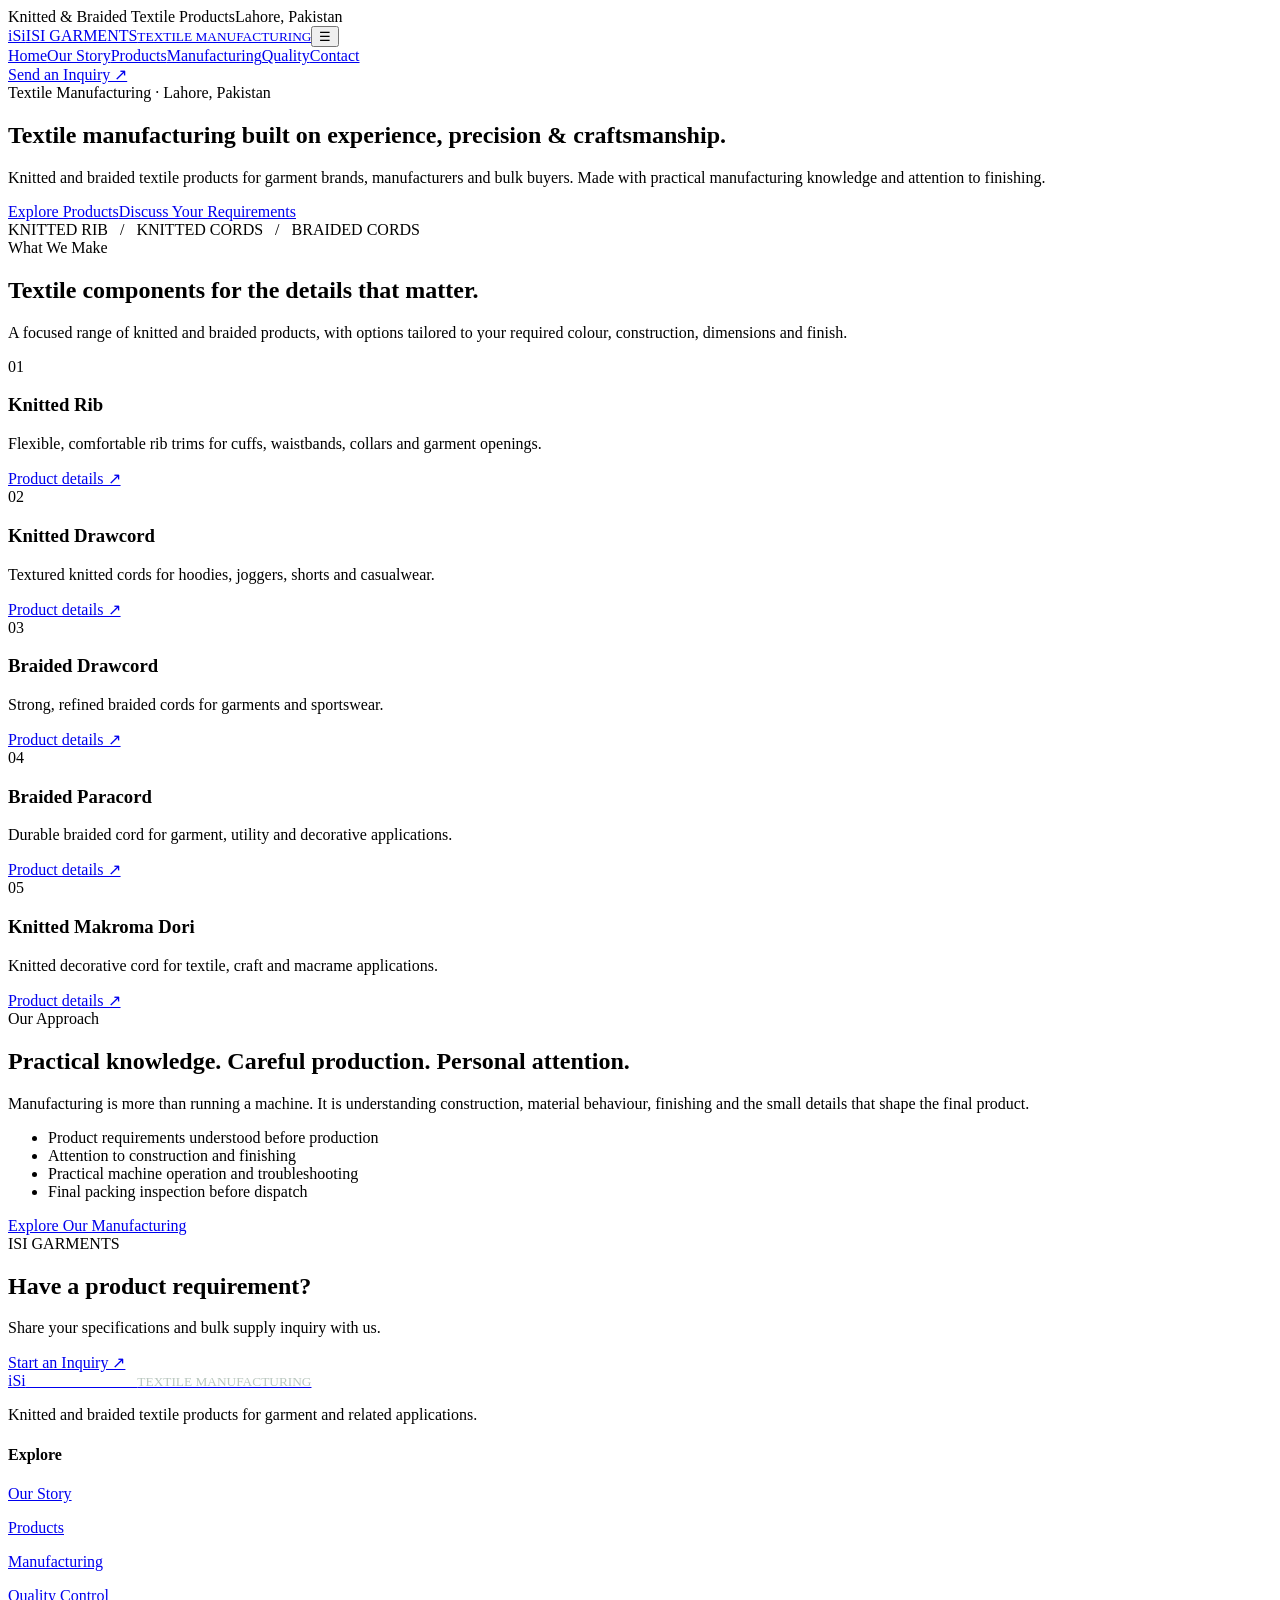
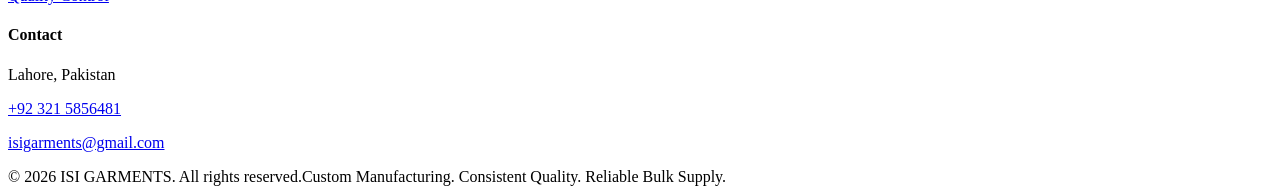
==== index.html @ b276fd46 "Add ISI GARMENTS website page: index.html" ====
<!doctype html><html lang="en"><head><meta charset="utf-8"><meta name="viewport" content="width=device-width,initial-scale=1"><meta name="description" content="ISI GARMENTS manufactures knitted rib, knitted drawcord, braided drawcord, braided paracord and knitted makroma dori in Lahore, Pakistan."><title>Knitted & Braided Textile Products Manufacturer | ISI GARMENTS</title><link rel="stylesheet" href="styles.css"></head><body><div class="topline"><div class="wrap"><span>Knitted &amp; Braided Textile Products</span><span>Lahore, Pakistan</span></div></div><header class="header"><div class="wrap nav"><a class="brand" href="index.html"><span class="brandmark">iSi</span><span>ISI GARMENTS<small>TEXTILE MANUFACTURING</small></span></a><button class="menu" aria-label="Open navigation" aria-expanded="false">☰</button><nav class="links"><a class="active" href="index.html">Home</a><a class="" href="our-story.html">Our Story</a><a class="" href="products.html">Products</a><a class="" href="manufacturing.html">Manufacturing</a><a class="" href="quality.html">Quality</a><a class="" href="contact.html">Contact</a></nav><a class="nav-cta" href="contact.html">Send an Inquiry ↗</a></div></header><main><section class="hero"><div class="wrap"><div class="eyebrow">Textile Manufacturing · Lahore, Pakistan</div><h1>Textile manufacturing built on experience, precision &amp; craftsmanship.</h1><p>Knitted and braided textile products for garment brands, manufacturers and bulk buyers. Made with practical manufacturing knowledge and attention to finishing.</p><div class="actions"><a class="button" href="products.html">Explore Products</a><a class="button secondary" href="contact.html">Discuss Your Requirements</a></div><div class="hero-note">KNITTED RIB&nbsp;&nbsp; / &nbsp;&nbsp;KNITTED CORDS&nbsp;&nbsp; / &nbsp;&nbsp;BRAIDED CORDS</div></div></section><section class="section"><div class="wrap"><div class="section-head"><div class="eyebrow">What We Make</div><h2>Textile components for the details that matter.</h2><p class="lead">A focused range of knitted and braided products, with options tailored to your required colour, construction, dimensions and finish.</p></div><div class="grid"><article class="product"><span class="num">01</span><h3>Knitted Rib</h3><p>Flexible, comfortable rib trims for cuffs, waistbands, collars and garment openings.</p><a href="products.html">Product details ↗</a></article><article class="product"><span class="num">02</span><h3>Knitted Drawcord</h3><p>Textured knitted cords for hoodies, joggers, shorts and casualwear.</p><a href="products.html">Product details ↗</a></article><article class="product"><span class="num">03</span><h3>Braided Drawcord</h3><p>Strong, refined braided cords for garments and sportswear.</p><a href="products.html">Product details ↗</a></article><article class="product"><span class="num">04</span><h3>Braided Paracord</h3><p>Durable braided cord for garment, utility and decorative applications.</p><a href="products.html">Product details ↗</a></article><article class="product"><span class="num">05</span><h3>Knitted Makroma Dori</h3><p>Knitted decorative cord for textile, craft and macrame applications.</p><a href="products.html">Product details ↗</a></article></div></div></section><section class="section white"><div class="wrap split"><div><div class="eyebrow">Our Approach</div><h2>Practical knowledge. Careful production. Personal attention.</h2><p class="lead">Manufacturing is more than running a machine. It is understanding construction, material behaviour, finishing and the small details that shape the final product.</p><ul class="checklist"><li>Product requirements understood before production</li><li>Attention to construction and finishing</li><li>Practical machine operation and troubleshooting</li><li>Final packing inspection before dispatch</li></ul><a class="button secondary" href="manufacturing.html">Explore Our Manufacturing</a></div><div class="visual"><span>ISI GARMENTS</span></div></div></section><section class="band"><div class="wrap"><div><h2>Have a product requirement?</h2><p>Share your specifications and bulk supply inquiry with us.</p></div><a class="button" href="contact.html">Start an Inquiry ↗</a></div></section></main><footer class="footer"><div class="wrap"><div class="footgrid"><div><a class="brand" href="index.html"><span class="brandmark" style="background:#fff">iSi</span><span style="color:#fff">ISI GARMENTS<small style="color:#b9c7bf">TEXTILE MANUFACTURING</small></span></a><p>Knitted and braided textile products for garment and related applications.</p></div><div><h4>Explore</h4><p><a href="our-story.html">Our Story</a></p><p><a href="products.html">Products</a></p><p><a href="manufacturing.html">Manufacturing</a></p><p><a href="quality.html">Quality Control</a></p></div><div><h4>Contact</h4><p>Lahore, Pakistan</p><p><a href="https://wa.me/923215856481">+92 321 5856481</a></p><p><a href="mailto:isigarments@gmail.com">isigarments@gmail.com</a></p></div></div><div class="footbottom"><span>© <span id="year"></span> ISI GARMENTS. All rights reserved.</span><span>Custom Manufacturing. Consistent Quality. Reliable Bulk Supply.</span></div></div></footer><script>document.getElementById('year').textContent=new Date().getFullYear()</script><script src="script.js"></script></body></html>
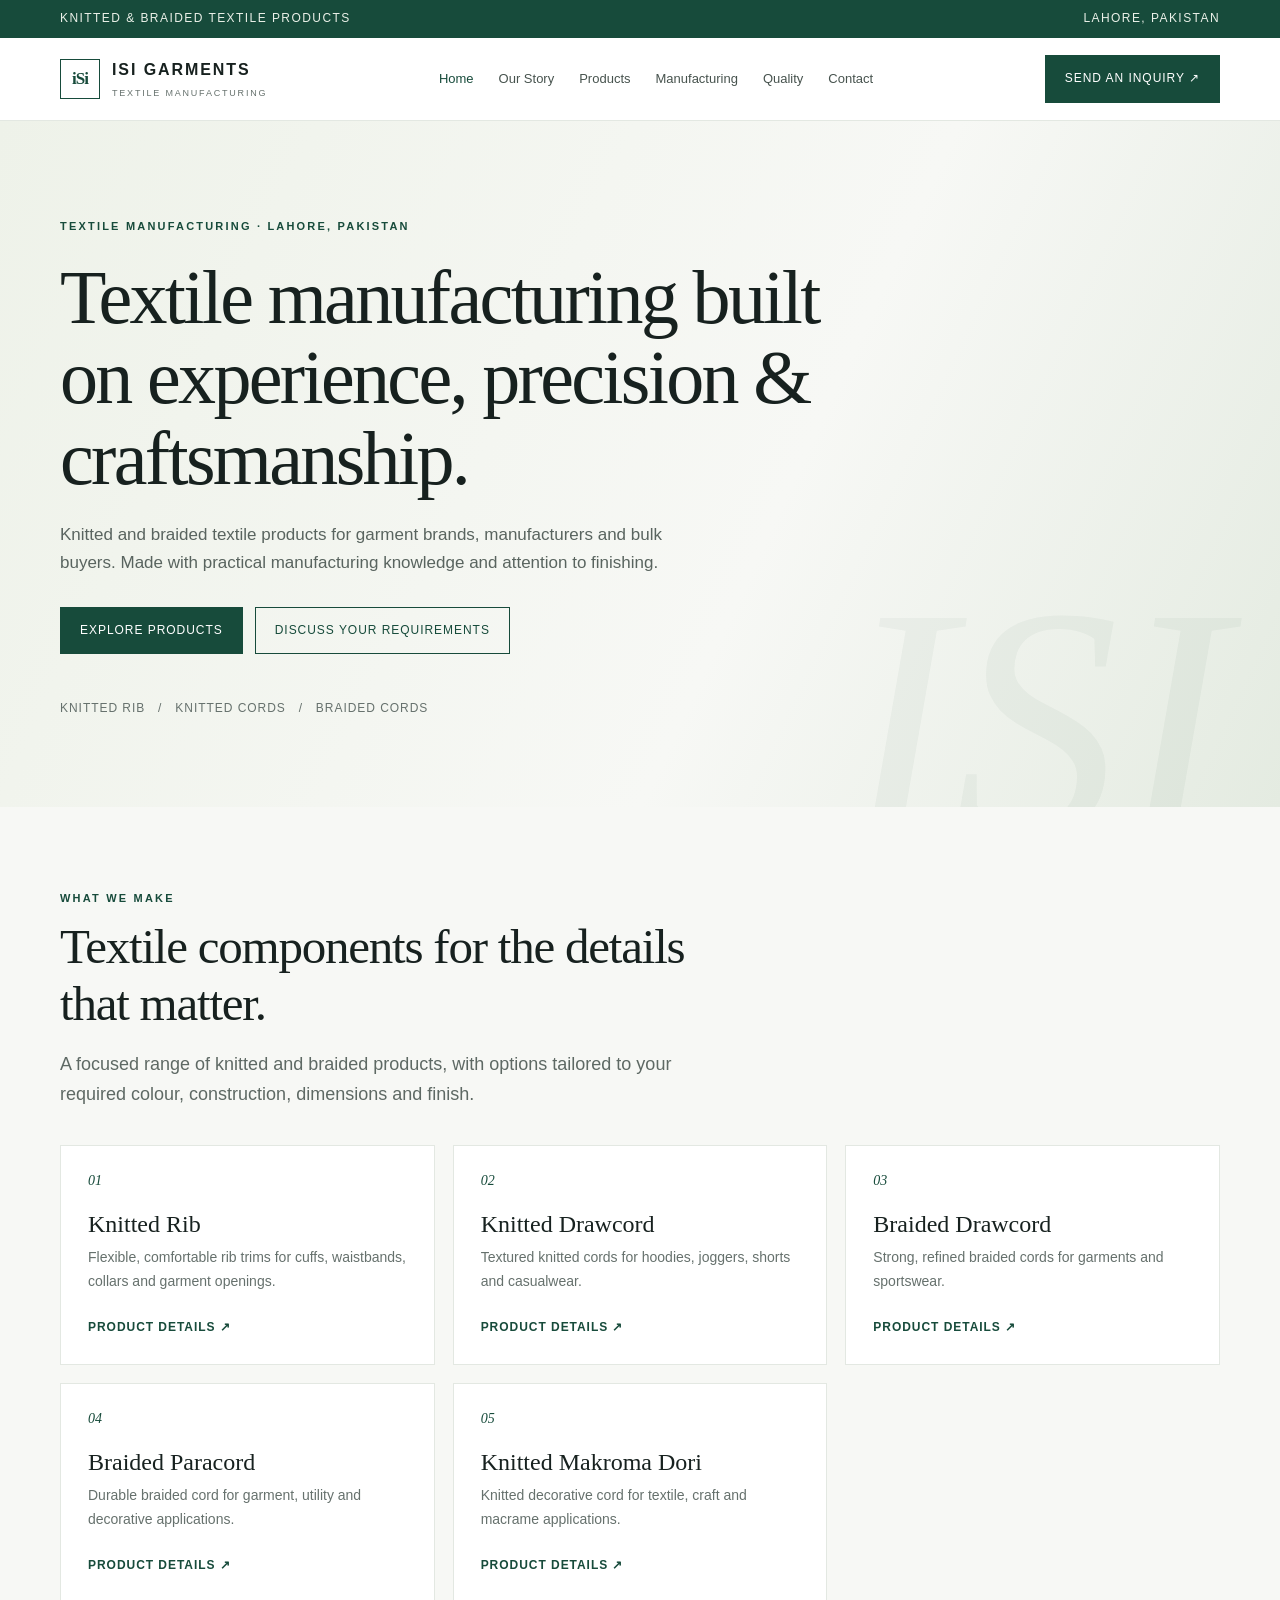
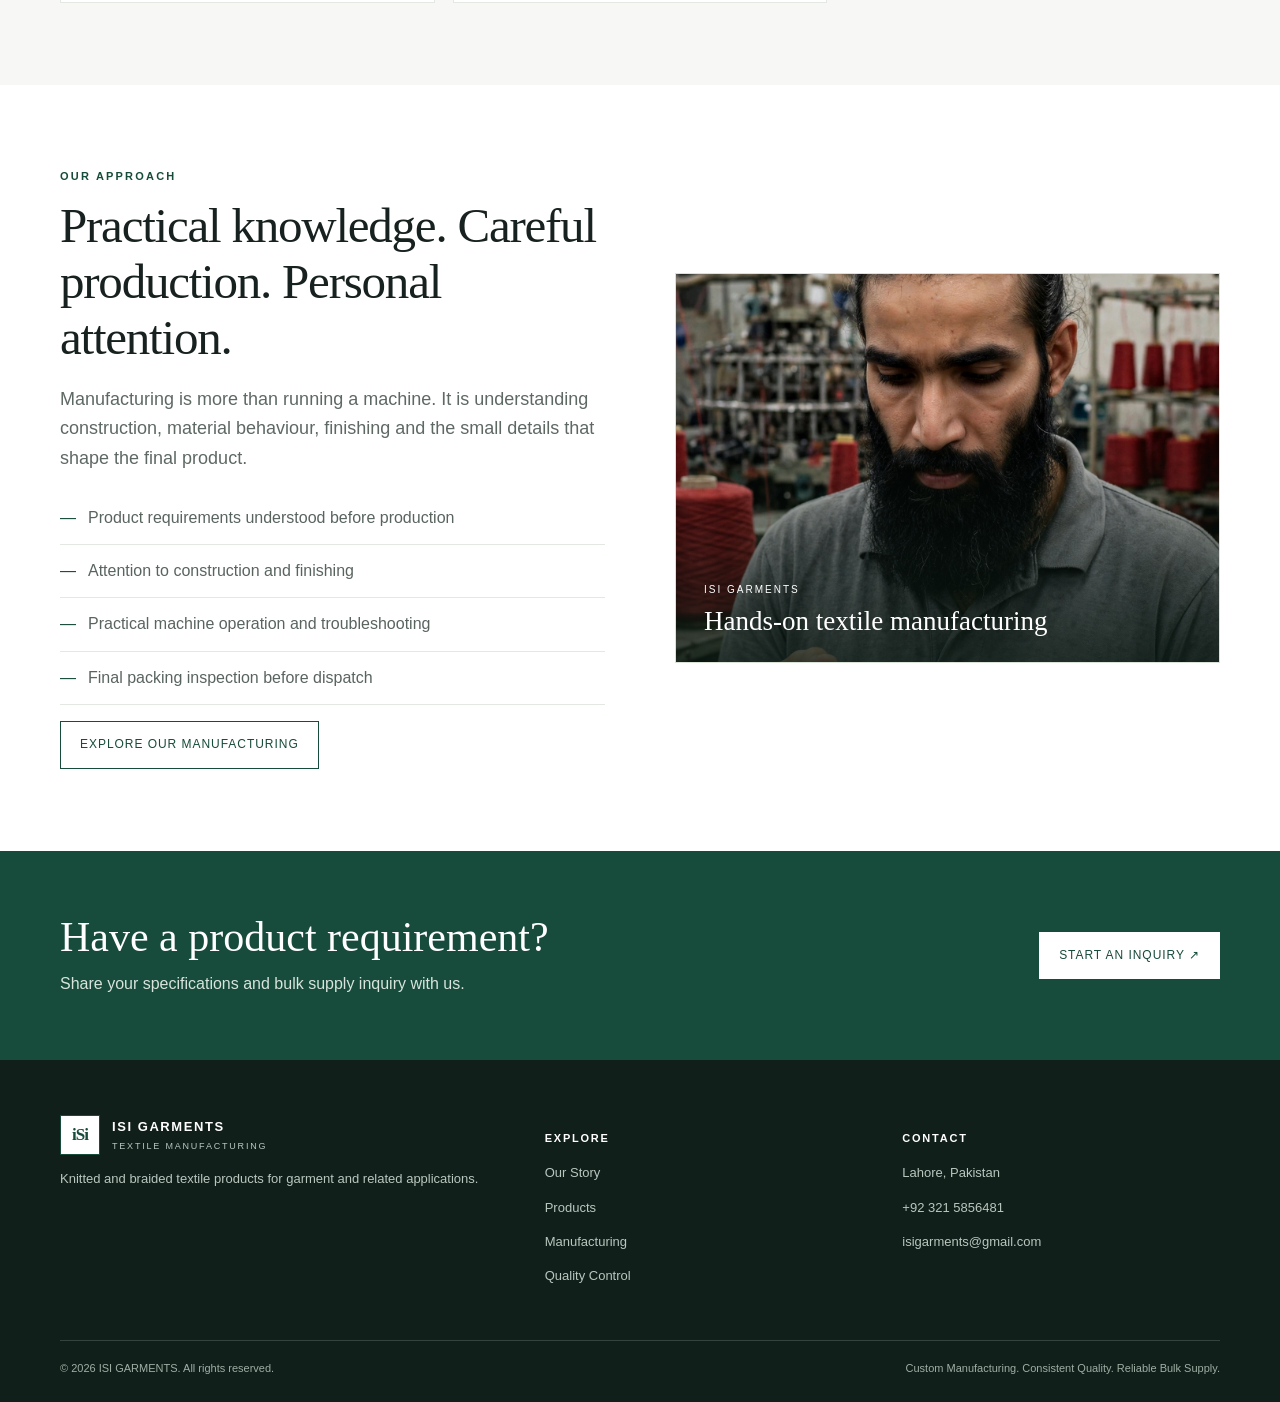
==== commit 80df7bd5: "Add real workshop photography to key website pages" ====
--- a/index.html
+++ b/index.html
@@ -1 +1 @@
-<!doctype html><html lang="en"><head><meta charset="utf-8"><meta name="viewport" content="width=device-width,initial-scale=1"><meta name="description" content="ISI GARMENTS manufactures knitted rib, knitted drawcord, braided drawcord, braided paracord and knitted makroma dori in Lahore, Pakistan."><title>Knitted & Braided Textile Products Manufacturer | ISI GARMENTS</title><link rel="stylesheet" href="styles.css"></head><body><div class="topline"><div class="wrap"><span>Knitted &amp; Braided Textile Products</span><span>Lahore, Pakistan</span></div></div><header class="header"><div class="wrap nav"><a class="brand" href="index.html"><span class="brandmark">iSi</span><span>ISI GARMENTS<small>TEXTILE MANUFACTURING</small></span></a><button class="menu" aria-label="Open navigation" aria-expanded="false">☰</button><nav class="links"><a class="active" href="index.html">Home</a><a class="" href="our-story.html">Our Story</a><a class="" href="products.html">Products</a><a class="" href="manufacturing.html">Manufacturing</a><a class="" href="quality.html">Quality</a><a class="" href="contact.html">Contact</a></nav><a class="nav-cta" href="contact.html">Send an Inquiry ↗</a></div></header><main><section class="hero"><div class="wrap"><div class="eyebrow">Textile Manufacturing · Lahore, Pakistan</div><h1>Textile manufacturing built on experience, precision &amp; craftsmanship.</h1><p>Knitted and braided textile products for garment brands, manufacturers and bulk buyers. Made with practical manufacturing knowledge and attention to finishing.</p><div class="actions"><a class="button" href="products.html">Explore Products</a><a class="button secondary" href="contact.html">Discuss Your Requirements</a></div><div class="hero-note">KNITTED RIB&nbsp;&nbsp; / &nbsp;&nbsp;KNITTED CORDS&nbsp;&nbsp; / &nbsp;&nbsp;BRAIDED CORDS</div></div></section><section class="section"><div class="wrap"><div class="section-head"><div class="eyebrow">What We Make</div><h2>Textile components for the details that matter.</h2><p class="lead">A focused range of knitted and braided products, with options tailored to your required colour, construction, dimensions and finish.</p></div><div class="grid"><article class="product"><span class="num">01</span><h3>Knitted Rib</h3><p>Flexible, comfortable rib trims for cuffs, waistbands, collars and garment openings.</p><a href="products.html">Product details ↗</a></article><article class="product"><span class="num">02</span><h3>Knitted Drawcord</h3><p>Textured knitted cords for hoodies, joggers, shorts and casualwear.</p><a href="products.html">Product details ↗</a></article><article class="product"><span class="num">03</span><h3>Braided Drawcord</h3><p>Strong, refined braided cords for garments and sportswear.</p><a href="products.html">Product details ↗</a></article><article class="product"><span class="num">04</span><h3>Braided Paracord</h3><p>Durable braided cord for garment, utility and decorative applications.</p><a href="products.html">Product details ↗</a></article><article class="product"><span class="num">05</span><h3>Knitted Makroma Dori</h3><p>Knitted decorative cord for textile, craft and macrame applications.</p><a href="products.html">Product details ↗</a></article></div></div></section><section class="section white"><div class="wrap split"><div><div class="eyebrow">Our Approach</div><h2>Practical knowledge. Careful production. Personal attention.</h2><p class="lead">Manufacturing is more than running a machine. It is understanding construction, material behaviour, finishing and the small details that shape the final product.</p><ul class="checklist"><li>Product requirements understood before production</li><li>Attention to construction and finishing</li><li>Practical machine operation and troubleshooting</li><li>Final packing inspection before dispatch</li></ul><a class="button secondary" href="manufacturing.html">Explore Our Manufacturing</a></div><div class="visual"><span>ISI GARMENTS</span></div></div></section><section class="band"><div class="wrap"><div><h2>Have a product requirement?</h2><p>Share your specifications and bulk supply inquiry with us.</p></div><a class="button" href="contact.html">Start an Inquiry ↗</a></div></section></main><footer class="footer"><div class="wrap"><div class="footgrid"><div><a class="brand" href="index.html"><span class="brandmark" style="background:#fff">iSi</span><span style="color:#fff">ISI GARMENTS<small style="color:#b9c7bf">TEXTILE MANUFACTURING</small></span></a><p>Knitted and braided textile products for garment and related applications.</p></div><div><h4>Explore</h4><p><a href="our-story.html">Our Story</a></p><p><a href="products.html">Products</a></p><p><a href="manufacturing.html">Manufacturing</a></p><p><a href="quality.html">Quality Control</a></p></div><div><h4>Contact</h4><p>Lahore, Pakistan</p><p><a href="https://wa.me/923215856481">+92 321 5856481</a></p><p><a href="mailto:isigarments@gmail.com">isigarments@gmail.com</a></p></div></div><div class="footbottom"><span>© <span id="year"></span> ISI GARMENTS. All rights reserved.</span><span>Custom Manufacturing. Consistent Quality. Reliable Bulk Supply.</span></div></div></footer><script>document.getElementById('year').textContent=new Date().getFullYear()</script><script src="script.js"></script></body></html>+<!doctype html><html lang="en"><head><meta charset="utf-8"><meta name="viewport" content="width=device-width,initial-scale=1"><meta name="description" content="ISI GARMENTS manufactures knitted rib, knitted drawcord, braided drawcord, braided paracord and knitted makroma dori in Lahore, Pakistan."><title>Knitted & Braided Textile Products Manufacturer | ISI GARMENTS</title><link rel="stylesheet" href="styles.css"></head><body><div class="topline"><div class="wrap"><span>Knitted &amp; Braided Textile Products</span><span>Lahore, Pakistan</span></div></div><header class="header"><div class="wrap nav"><a class="brand" href="index.html"><span class="brandmark">iSi</span><span>ISI GARMENTS<small>TEXTILE MANUFACTURING</small></span></a><button class="menu" aria-label="Open navigation" aria-expanded="false">☰</button><nav class="links"><a class="active" href="index.html">Home</a><a class="" href="our-story.html">Our Story</a><a class="" href="products.html">Products</a><a class="" href="manufacturing.html">Manufacturing</a><a class="" href="quality.html">Quality</a><a class="" href="contact.html">Contact</a></nav><a class="nav-cta" href="contact.html">Send an Inquiry ↗</a></div></header><main><section class="hero"><div class="wrap"><div class="eyebrow">Textile Manufacturing · Lahore, Pakistan</div><h1>Textile manufacturing built on experience, precision &amp; craftsmanship.</h1><p>Knitted and braided textile products for garment brands, manufacturers and bulk buyers. Made with practical manufacturing knowledge and attention to finishing.</p><div class="actions"><a class="button" href="products.html">Explore Products</a><a class="button secondary" href="contact.html">Discuss Your Requirements</a></div><div class="hero-note">KNITTED RIB&nbsp;&nbsp; / &nbsp;&nbsp;KNITTED CORDS&nbsp;&nbsp; / &nbsp;&nbsp;BRAIDED CORDS</div></div></section><section class="section"><div class="wrap"><div class="section-head"><div class="eyebrow">What We Make</div><h2>Textile components for the details that matter.</h2><p class="lead">A focused range of knitted and braided products, with options tailored to your required colour, construction, dimensions and finish.</p></div><div class="grid"><article class="product"><span class="num">01</span><h3>Knitted Rib</h3><p>Flexible, comfortable rib trims for cuffs, waistbands, collars and garment openings.</p><a href="products.html">Product details ↗</a></article><article class="product"><span class="num">02</span><h3>Knitted Drawcord</h3><p>Textured knitted cords for hoodies, joggers, shorts and casualwear.</p><a href="products.html">Product details ↗</a></article><article class="product"><span class="num">03</span><h3>Braided Drawcord</h3><p>Strong, refined braided cords for garments and sportswear.</p><a href="products.html">Product details ↗</a></article><article class="product"><span class="num">04</span><h3>Braided Paracord</h3><p>Durable braided cord for garment, utility and decorative applications.</p><a href="products.html">Product details ↗</a></article><article class="product"><span class="num">05</span><h3>Knitted Makroma Dori</h3><p>Knitted decorative cord for textile, craft and macrame applications.</p><a href="products.html">Product details ↗</a></article></div></div></section><section class="section white"><div class="wrap split"><div><div class="eyebrow">Our Approach</div><h2>Practical knowledge. Careful production. Personal attention.</h2><p class="lead">Manufacturing is more than running a machine. It is understanding construction, material behaviour, finishing and the small details that shape the final product.</p><ul class="checklist"><li>Product requirements understood before production</li><li>Attention to construction and finishing</li><li>Practical machine operation and troubleshooting</li><li>Final packing inspection before dispatch</li></ul><a class="button secondary" href="manufacturing.html">Explore Our Manufacturing</a></div><div class="photo-panel home-photo"><img src="IMG-20261114-WA9301.jpg" alt="ISI GARMENTS owner at work in the textile workshop"><div class="photo-caption"><span>ISI GARMENTS</span><strong>Hands-on textile manufacturing</strong></div></div></div></section><section class="band"><div class="wrap"><div><h2>Have a product requirement?</h2><p>Share your specifications and bulk supply inquiry with us.</p></div><a class="button" href="contact.html">Start an Inquiry ↗</a></div></section></main><footer class="footer"><div class="wrap"><div class="footgrid"><div><a class="brand" href="index.html"><span class="brandmark" style="background:#fff">iSi</span><span style="color:#fff">ISI GARMENTS<small style="color:#b9c7bf">TEXTILE MANUFACTURING</small></span></a><p>Knitted and braided textile products for garment and related applications.</p></div><div><h4>Explore</h4><p><a href="our-story.html">Our Story</a></p><p><a href="products.html">Products</a></p><p><a href="manufacturing.html">Manufacturing</a></p><p><a href="quality.html">Quality Control</a></p></div><div><h4>Contact</h4><p>Lahore, Pakistan</p><p><a href="https://wa.me/923215856481">+92 321 5856481</a></p><p><a href="mailto:isigarments@gmail.com">isigarments@gmail.com</a></p></div></div><div class="footbottom"><span>© <span id="year"></span> ISI GARMENTS. All rights reserved.</span><span>Custom Manufacturing. Consistent Quality. Reliable Bulk Supply.</span></div></div></footer><script>document.getElementById('year').textContent=new Date().getFullYear()</script><script src="script.js"></script></body></html>
--- a/styles.css
+++ b/styles.css
@@ -0,0 +1,2 @@
+:root{--ink:#17211f;--muted:#66716d;--paper:#f7f8f5;--white:#fff;--green:#174b3b;--lime:#c5d8a4;--line:#e3e8e2;--sand:#e9eee6;--serif:Georgia,'Times New Roman',serif}*{box-sizing:border-box}html{scroll-behavior:smooth}body{margin:0;background:var(--paper);color:var(--ink);font:16px/1.65 Arial,Helvetica,sans-serif}a{color:inherit;text-decoration:none}.wrap{width:min(1160px,calc(100% - 44px));margin:auto}.topline{background:var(--green);color:#eaf0e8;font-size:12px;letter-spacing:.12em;text-transform:uppercase;padding:9px 0}.topline .wrap{display:flex;justify-content:space-between;gap:16px}.header{background:rgba(255,255,255,.96);border-bottom:1px solid var(--line);position:sticky;top:0;z-index:10}.nav{min-height:82px;display:flex;align-items:center;justify-content:space-between;gap:28px}.brand{display:flex;align-items:center;gap:12px;font-weight:800;letter-spacing:.12em}.brandmark{width:40px;height:40px;border:1px solid var(--green);display:grid;place-items:center;color:var(--green);font:700 17px var(--serif);letter-spacing:-.06em}.brand small{display:block;color:var(--muted);font-size:9px;letter-spacing:.2em;font-weight:500;margin-top:2px}.links{display:flex;align-items:center;gap:25px;font-size:13px;color:#47534e}.links a:hover,.links a.active{color:var(--green)}.nav-cta,.button{display:inline-flex;align-items:center;justify-content:center;background:var(--green);color:#fff;padding:13px 19px;font-size:12px;letter-spacing:.08em;text-transform:uppercase;border:1px solid var(--green);transition:.2s}.nav-cta:hover,.button:hover{background:#0f382c}.menu{display:none;background:none;border:0;font-size:25px;color:var(--green)}.hero{padding:96px 0 88px;background:linear-gradient(115deg,#eef2e9 0%,#f7f8f5 60%,#e4ebe1 100%);position:relative;overflow:hidden}.hero:after{content:'ISI';position:absolute;right:4%;bottom:-105px;font:italic 330px var(--serif);color:rgba(23,75,59,.045);pointer-events:none}.eyebrow{font-size:11px;letter-spacing:.2em;text-transform:uppercase;color:var(--green);font-weight:700}.hero h1,.page-hero h1{font:normal clamp(42px,6vw,76px)/1.06 var(--serif);letter-spacing:-.035em;max-width:800px;margin:22px 0}.hero p{max-width:610px;color:#59645f;font-size:17px}.actions{display:flex;gap:12px;flex-wrap:wrap;margin-top:30px}.button.secondary{background:transparent;color:var(--green)}.button.secondary:hover{background:var(--green);color:white}.hero-note{margin-top:45px;color:var(--muted);font-size:12px;letter-spacing:.08em}.section{padding:82px 0}.section.white{background:#fff}.section-head{max-width:680px;margin-bottom:36px}.section h2,.page-hero h1{font:normal clamp(32px,4vw,49px)/1.15 var(--serif);letter-spacing:-.025em;margin:12px 0 16px}.lead{font-size:18px;color:#5e6964}.grid{display:grid;grid-template-columns:repeat(3,1fr);gap:18px}.product{background:#fff;border:1px solid var(--line);padding:27px;min-height:220px;display:flex;flex-direction:column}.product .num{font:italic 14px var(--serif);color:var(--green)}.product h3{font:normal 24px var(--serif);margin:22px 0 8px}.product p{color:var(--muted);font-size:14px;margin:0 0 20px}.product a{margin-top:auto;color:var(--green);font-size:12px;font-weight:700;letter-spacing:.08em;text-transform:uppercase}.split{display:grid;grid-template-columns:1fr 1fr;gap:70px;align-items:center}.visual{min-height:390px;background:linear-gradient(145deg,#dfe8dc,#f0f3ed);display:flex;align-items:center;justify-content:center;position:relative;overflow:hidden;border:1px solid #d9e2d7}.visual:before,.visual:after{content:'';position:absolute;width:230px;height:230px;border:1px solid rgba(23,75,59,.22);border-radius:50%}.visual:after{width:160px;height:160px}.visual span{font:italic 54px var(--serif);color:var(--green);z-index:1}.checklist{padding:0;list-style:none}.checklist li{padding:13px 0;border-bottom:1px solid var(--line);color:#59645f}.checklist li:before{content:'—';color:var(--green);margin-right:12px}.band{background:var(--green);color:#fff;padding:62px 0}.band .wrap{display:flex;align-items:center;justify-content:space-between;gap:30px}.band h2{font:normal clamp(28px,4vw,42px)/1.15 var(--serif);margin:0 0 10px}.band p{color:#d8e4dc;margin:0}.band .button{background:#fff;color:var(--green);border-color:#fff;white-space:nowrap}.page-hero{padding:74px 0 65px;background:#edf2e9}.page-hero h1{max-width:800px}.page-hero p{max-width:680px;color:#59645f;font-size:17px}.copy{max-width:780px}.copy p{color:#59645f}.storyline{border-left:1px solid #b9c9b8;padding-left:28px;margin:28px 0}.storyline h3{font:normal 23px var(--serif);margin:0 0 5px}.storyline p{margin:0 0 24px}.detail-grid{display:grid;grid-template-columns:repeat(2,1fr);gap:18px}.detail{padding:28px;background:#fff;border:1px solid var(--line)}.detail h3{font:normal 25px var(--serif);margin:0 0 10px}.detail p{color:var(--muted);margin:0}.contact-grid{display:grid;grid-template-columns:.8fr 1.2fr;gap:55px}.contact-card{background:#fff;border:1px solid var(--line);padding:28px;margin-bottom:14px}.contact-card small{color:var(--muted);text-transform:uppercase;letter-spacing:.14em;font-size:10px}.contact-card strong{display:block;font-size:18px;margin-top:7px}.formbox{background:#fff;border:1px solid var(--line);padding:30px}.formbox label{display:block;font-size:12px;color:#59645f;margin:15px 0 6px}.formbox input,.formbox textarea,.formbox select{width:100%;padding:13px;border:1px solid #dce3dc;background:#fbfcfa;font:inherit}.formbox textarea{min-height:120px}.footer{background:#111f1a;color:#dfe7e1;padding:55px 0 25px}.footgrid{display:grid;grid-template-columns:1.4fr 1fr 1fr;gap:40px}.footer p,.footer a{color:#b9c7bf;font-size:13px}.footer h4{font-size:11px;letter-spacing:.16em;text-transform:uppercase;color:#fff}.footbottom{border-top:1px solid #34443c;margin-top:40px;padding-top:18px;color:#9eafa5;font-size:11px;display:flex;justify-content:space-between;gap:20px}.mobile-only{display:none}@media(max-width:800px){.links{display:none;position:absolute;top:82px;left:0;right:0;background:#fff;padding:20px 24px;border-bottom:1px solid var(--line);flex-direction:column;align-items:flex-start;gap:17px}.links.open{display:flex}.menu{display:block}.nav-cta{display:none}.grid{grid-template-columns:repeat(2,1fr)}.split,.contact-grid{grid-template-columns:1fr;gap:32px}.band .wrap{align-items:flex-start;flex-direction:column}.footgrid{grid-template-columns:1fr 1fr}}@media(max-width:520px){.wrap{width:min(100% - 32px,1160px)}.topline .wrap{font-size:10px}.topline .wrap span:last-child{display:none}.nav{min-height:72px}.links{top:72px}.hero{padding:70px 0 65px}.section{padding:60px 0}.grid,.detail-grid,.footgrid{grid-template-columns:1fr}.visual{min-height:270px}.footbottom{flex-direction:column}.product{min-height:190px}}
+.photo-panel{position:relative;min-height:390px;overflow:hidden;background:#dfe8dc;border:1px solid #d9e2d7}.photo-panel>img{width:100%;height:100%;min-height:390px;position:absolute;inset:0;object-fit:cover}.photo-panel:after{content:"";position:absolute;inset:35% 0 0;background:linear-gradient(transparent,rgba(12,27,21,.78))}.photo-caption{position:absolute;z-index:1;left:28px;right:24px;bottom:24px;color:#fff}.photo-caption span{display:block;font-size:10px;letter-spacing:.2em;margin-bottom:7px}.photo-caption strong{font:normal 27px var(--serif)}.photo-stack{min-height:410px;position:relative;padding:0 0 55px 50px}.photo-stack .photo-main{width:88%;height:340px;object-fit:cover;display:block}.photo-stack .photo-inset{position:absolute;left:0;bottom:42px;width:42%;height:175px;object-fit:cover;border:8px solid #fff;box-shadow:0 8px 30px rgba(0,0,0,.12)}.photo-stack p{position:absolute;right:0;bottom:0;margin:0;background:var(--green);color:#fff;padding:14px 18px;font-size:12px;max-width:58%}@media(max-width:520px){.photo-panel,.photo-panel>img{min-height:290px}.photo-stack{min-height:330px;padding-left:25px}.photo-stack .photo-main{height:260px}.photo-stack .photo-inset{height:125px;width:45%;bottom:35px}.photo-stack p{font-size:10px;padding:10px 12px}}
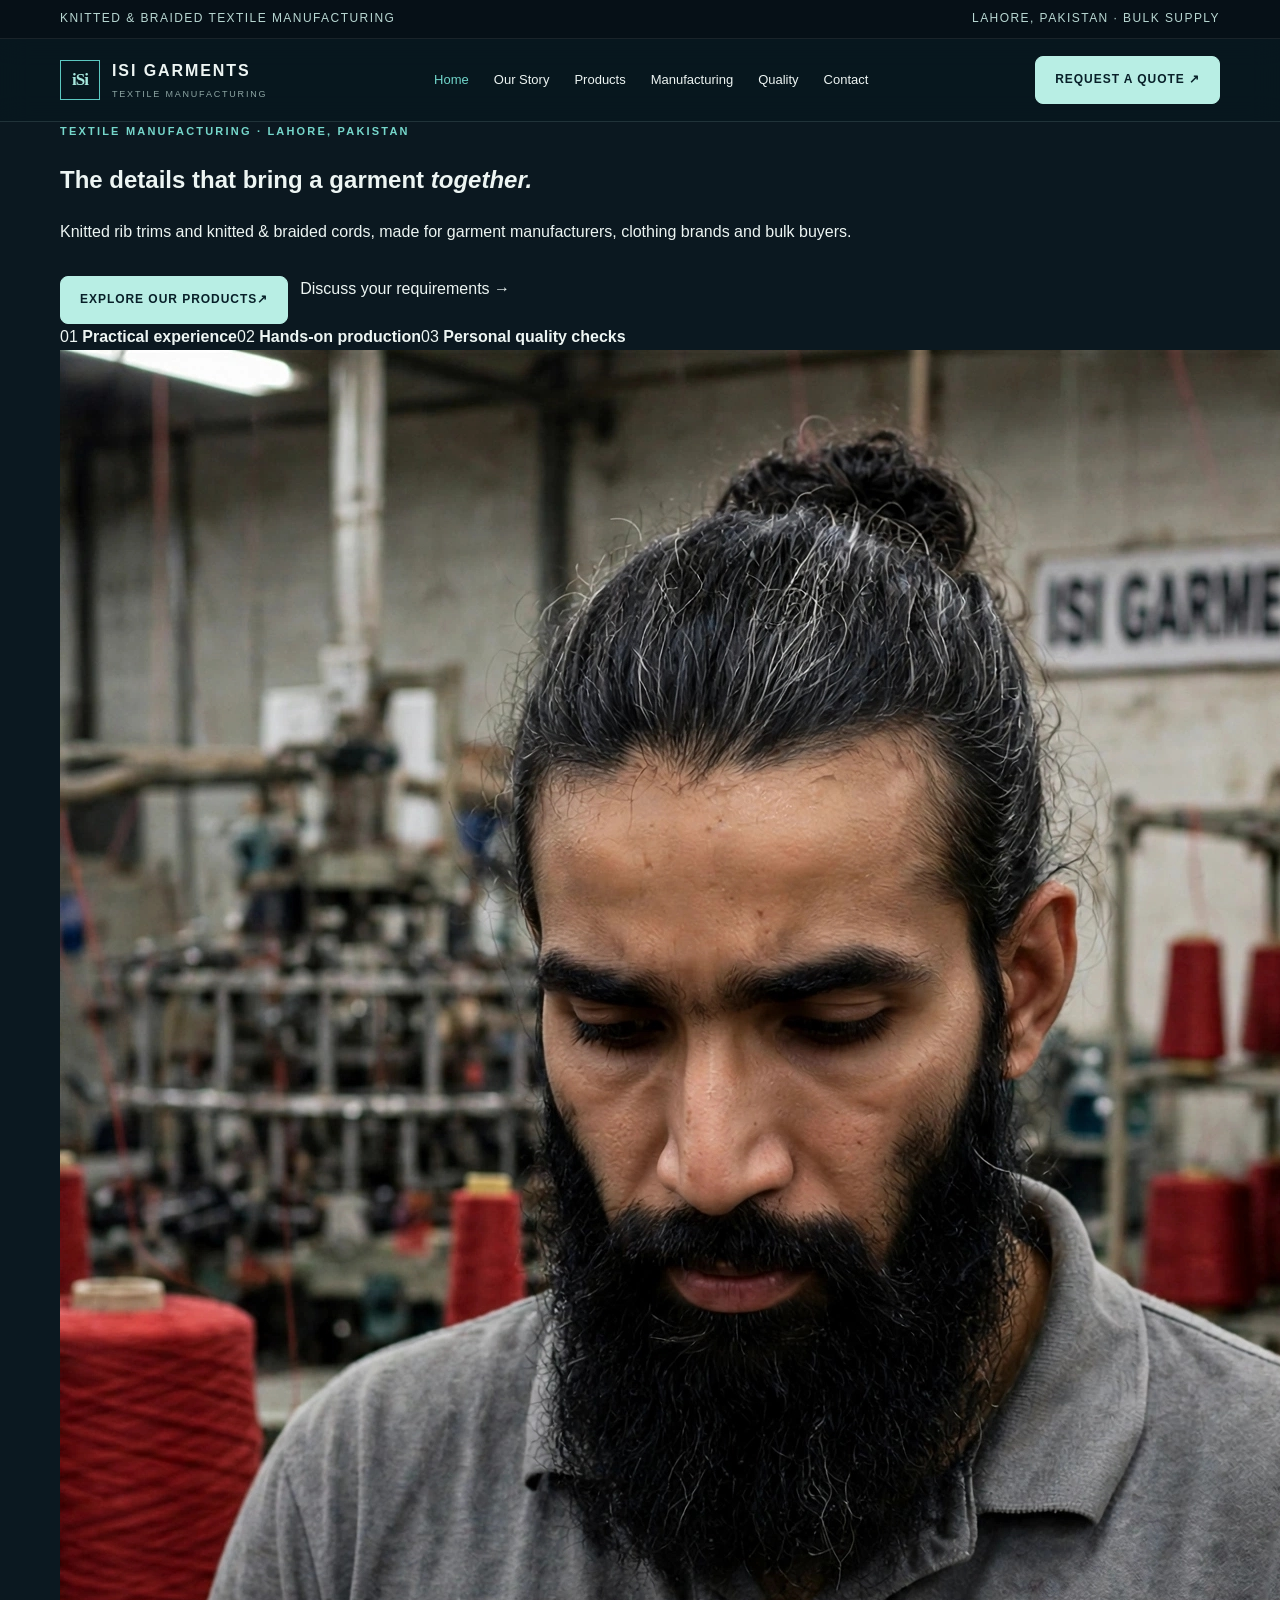
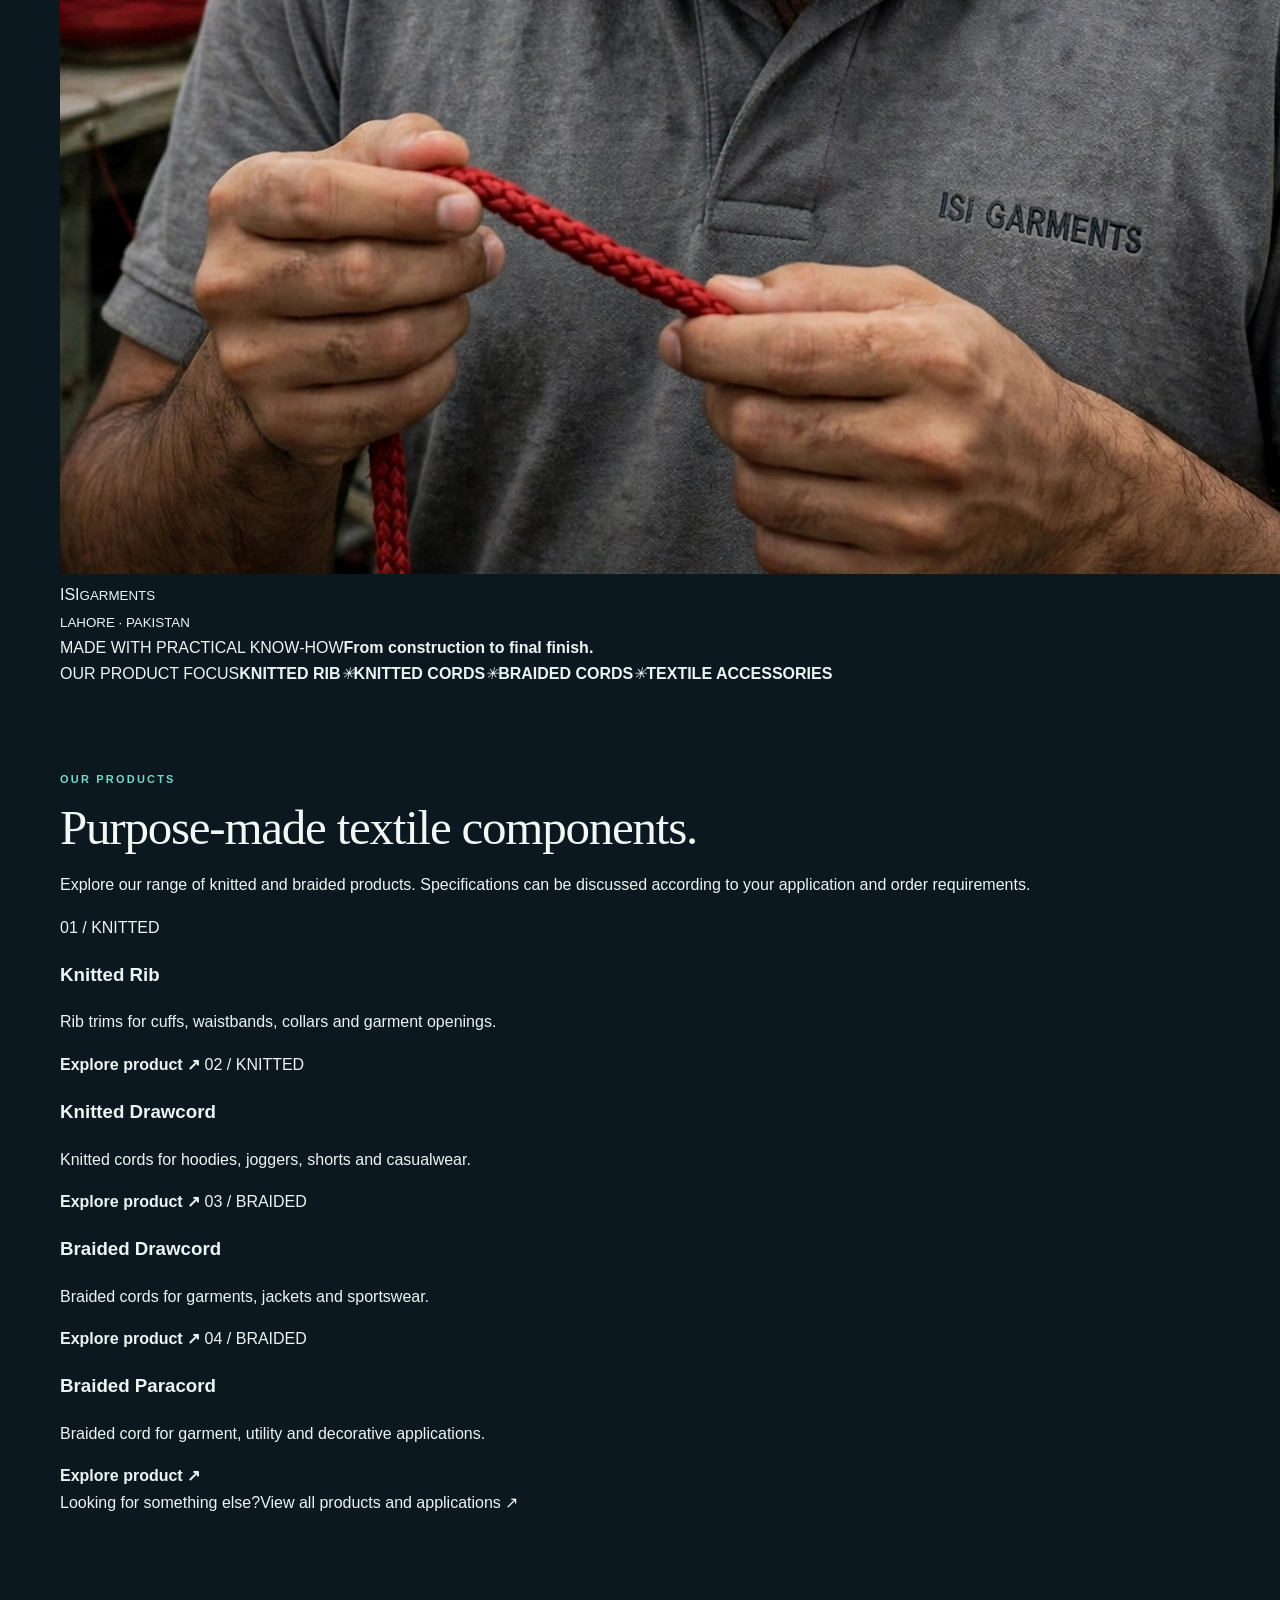
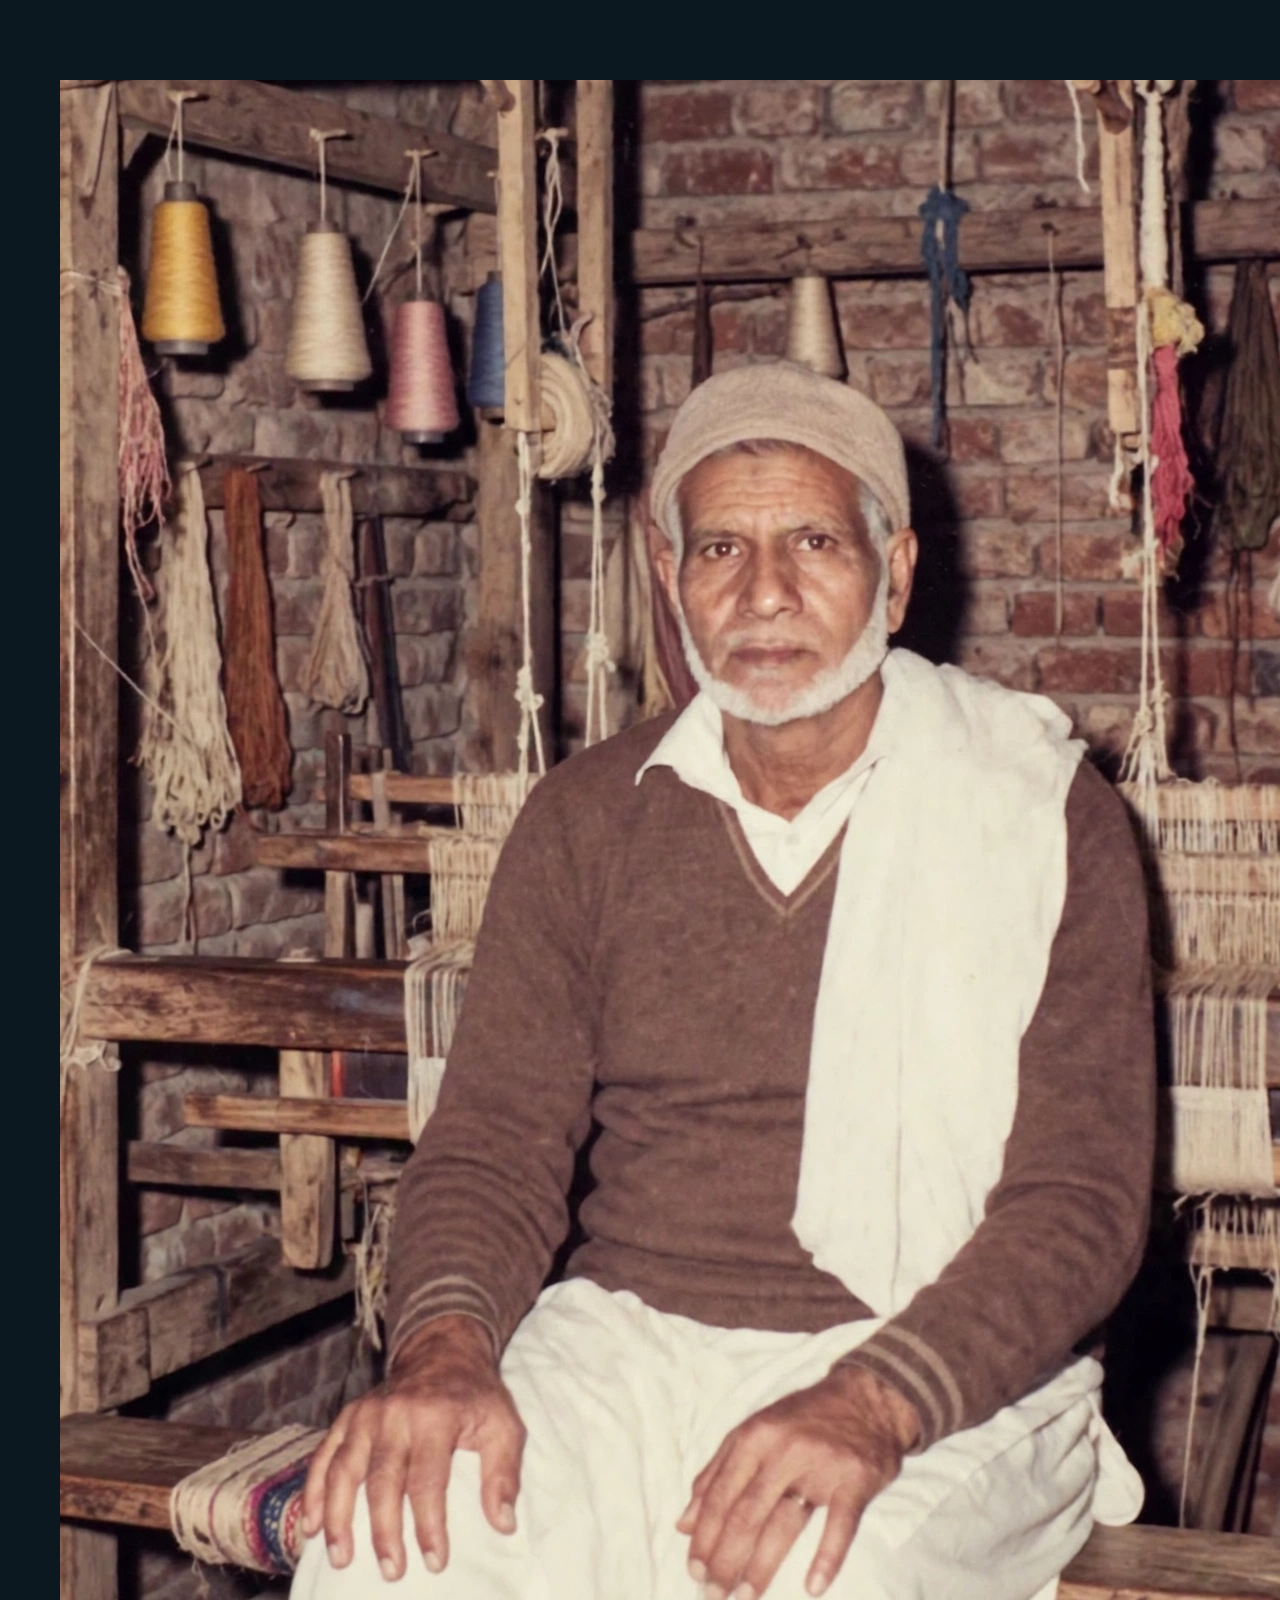
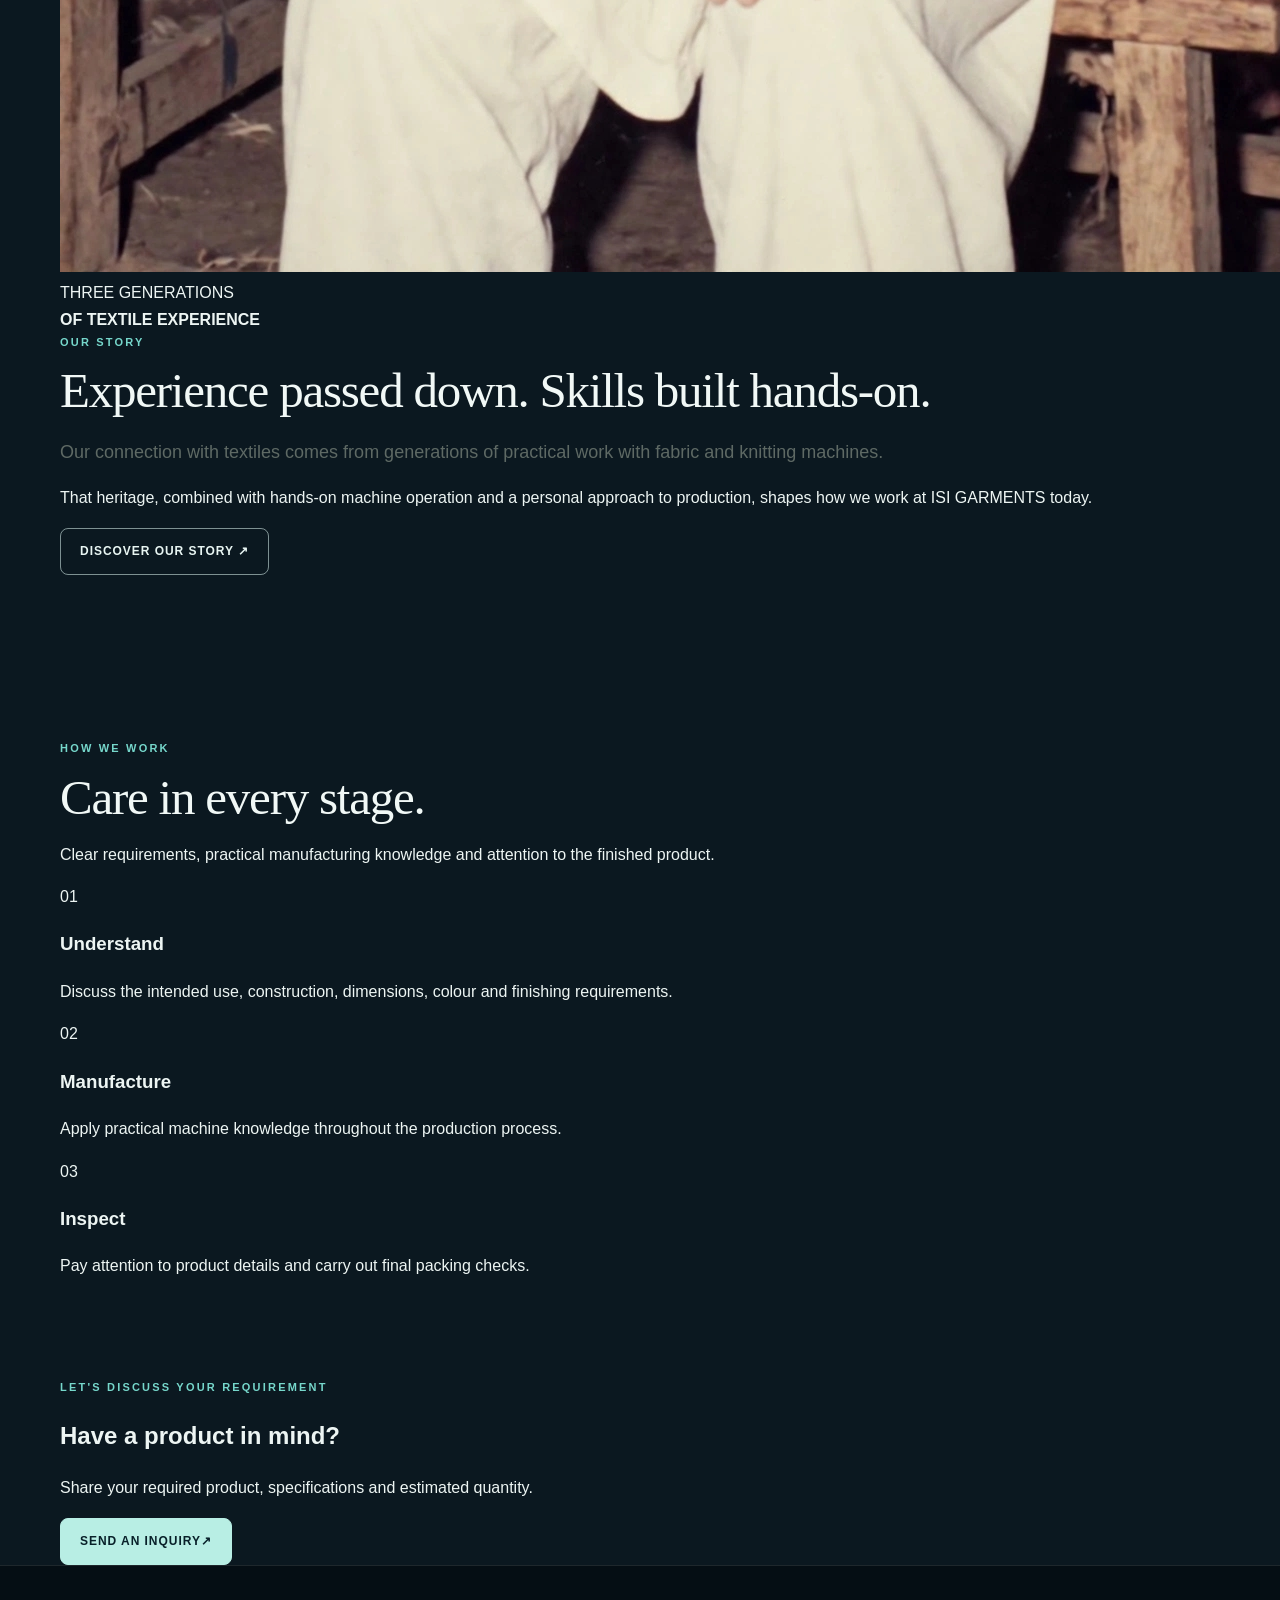
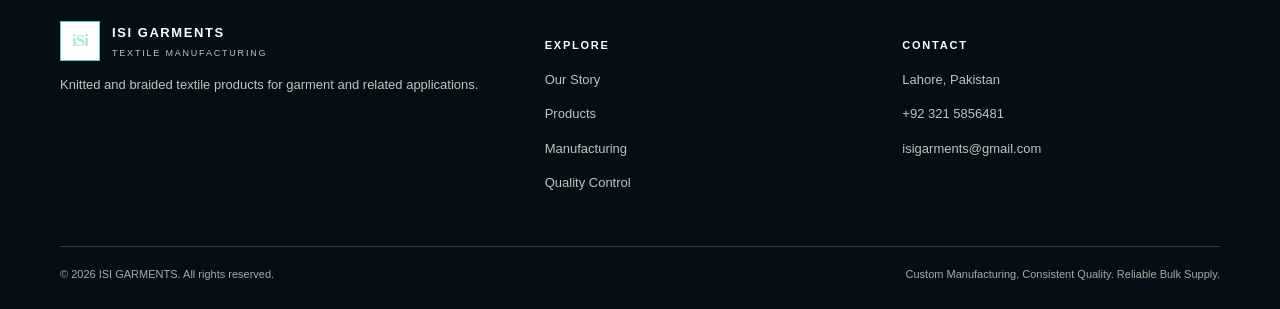
==== commit d00cf1ce: "Redesign homepage as premium B2B landing page" ====
--- a/index.html
+++ b/index.html
@@ -1 +1,58 @@
-<!doctype html><html lang="en"><head><meta charset="utf-8"><meta name="viewport" content="width=device-width,initial-scale=1"><meta name="description" content="ISI GARMENTS manufactures knitted rib, knitted drawcord, braided drawcord, braided paracord and knitted makroma dori in Lahore, Pakistan."><title>Knitted & Braided Textile Products Manufacturer | ISI GARMENTS</title><link rel="stylesheet" href="styles.css"></head><body><div class="topline"><div class="wrap"><span>Knitted &amp; Braided Textile Products</span><span>Lahore, Pakistan</span></div></div><header class="header"><div class="wrap nav"><a class="brand" href="index.html"><span class="brandmark">iSi</span><span>ISI GARMENTS<small>TEXTILE MANUFACTURING</small></span></a><button class="menu" aria-label="Open navigation" aria-expanded="false">☰</button><nav class="links"><a class="active" href="index.html">Home</a><a class="" href="our-story.html">Our Story</a><a class="" href="products.html">Products</a><a class="" href="manufacturing.html">Manufacturing</a><a class="" href="quality.html">Quality</a><a class="" href="contact.html">Contact</a></nav><a class="nav-cta" href="contact.html">Send an Inquiry ↗</a></div></header><main><section class="hero"><div class="wrap"><div class="eyebrow">Textile Manufacturing · Lahore, Pakistan</div><h1>Textile manufacturing built on experience, precision &amp; craftsmanship.</h1><p>Knitted and braided textile products for garment brands, manufacturers and bulk buyers. Made with practical manufacturing knowledge and attention to finishing.</p><div class="actions"><a class="button" href="products.html">Explore Products</a><a class="button secondary" href="contact.html">Discuss Your Requirements</a></div><div class="hero-note">KNITTED RIB&nbsp;&nbsp; / &nbsp;&nbsp;KNITTED CORDS&nbsp;&nbsp; / &nbsp;&nbsp;BRAIDED CORDS</div></div></section><section class="section"><div class="wrap"><div class="section-head"><div class="eyebrow">What We Make</div><h2>Textile components for the details that matter.</h2><p class="lead">A focused range of knitted and braided products, with options tailored to your required colour, construction, dimensions and finish.</p></div><div class="grid"><article class="product"><span class="num">01</span><h3>Knitted Rib</h3><p>Flexible, comfortable rib trims for cuffs, waistbands, collars and garment openings.</p><a href="products.html">Product details ↗</a></article><article class="product"><span class="num">02</span><h3>Knitted Drawcord</h3><p>Textured knitted cords for hoodies, joggers, shorts and casualwear.</p><a href="products.html">Product details ↗</a></article><article class="product"><span class="num">03</span><h3>Braided Drawcord</h3><p>Strong, refined braided cords for garments and sportswear.</p><a href="products.html">Product details ↗</a></article><article class="product"><span class="num">04</span><h3>Braided Paracord</h3><p>Durable braided cord for garment, utility and decorative applications.</p><a href="products.html">Product details ↗</a></article><article class="product"><span class="num">05</span><h3>Knitted Makroma Dori</h3><p>Knitted decorative cord for textile, craft and macrame applications.</p><a href="products.html">Product details ↗</a></article></div></div></section><section class="section white"><div class="wrap split"><div><div class="eyebrow">Our Approach</div><h2>Practical knowledge. Careful production. Personal attention.</h2><p class="lead">Manufacturing is more than running a machine. It is understanding construction, material behaviour, finishing and the small details that shape the final product.</p><ul class="checklist"><li>Product requirements understood before production</li><li>Attention to construction and finishing</li><li>Practical machine operation and troubleshooting</li><li>Final packing inspection before dispatch</li></ul><a class="button secondary" href="manufacturing.html">Explore Our Manufacturing</a></div><div class="photo-panel home-photo"><img src="IMG-20261114-WA9301.jpg" alt="ISI GARMENTS owner at work in the textile workshop"><div class="photo-caption"><span>ISI GARMENTS</span><strong>Hands-on textile manufacturing</strong></div></div></div></section><section class="band"><div class="wrap"><div><h2>Have a product requirement?</h2><p>Share your specifications and bulk supply inquiry with us.</p></div><a class="button" href="contact.html">Start an Inquiry ↗</a></div></section></main><footer class="footer"><div class="wrap"><div class="footgrid"><div><a class="brand" href="index.html"><span class="brandmark" style="background:#fff">iSi</span><span style="color:#fff">ISI GARMENTS<small style="color:#b9c7bf">TEXTILE MANUFACTURING</small></span></a><p>Knitted and braided textile products for garment and related applications.</p></div><div><h4>Explore</h4><p><a href="our-story.html">Our Story</a></p><p><a href="products.html">Products</a></p><p><a href="manufacturing.html">Manufacturing</a></p><p><a href="quality.html">Quality Control</a></p></div><div><h4>Contact</h4><p>Lahore, Pakistan</p><p><a href="https://wa.me/923215856481">+92 321 5856481</a></p><p><a href="mailto:isigarments@gmail.com">isigarments@gmail.com</a></p></div></div><div class="footbottom"><span>© <span id="year"></span> ISI GARMENTS. All rights reserved.</span><span>Custom Manufacturing. Consistent Quality. Reliable Bulk Supply.</span></div></div></footer><script>document.getElementById('year').textContent=new Date().getFullYear()</script><script src="script.js"></script></body></html>+<!doctype html>
+<html lang="en">
+<head>
+<meta charset="utf-8"><meta name="viewport" content="width=device-width,initial-scale=1">
+<meta name="description" content="ISI GARMENTS manufactures knitted rib trims, knitted drawcords, braided drawcords and textile cords in Lahore, Pakistan. Custom specifications and bulk supply.">
+<title>ISI GARMENTS | Knitted Rib & Braided Drawcord Manufacturer</title>
+<link rel="stylesheet" href="styles.css">
+</head>
+<body>
+<div class="topline"><div class="wrap"><span>Knitted &amp; Braided Textile Manufacturing</span><span>Lahore, Pakistan · Bulk Supply</span></div></div>
+<header class="header"><div class="wrap nav">
+<a class="brand" href="index.html"><span class="brandmark">iSi</span><span>ISI GARMENTS<small>TEXTILE MANUFACTURING</small></span></a>
+<button class="menu" aria-label="Open navigation" aria-expanded="false">☰</button>
+<nav class="links"><a class="active" href="index.html">Home</a><a href="our-story.html">Our Story</a><a href="products.html">Products</a><a href="manufacturing.html">Manufacturing</a><a href="quality.html">Quality</a><a href="contact.html">Contact</a></nav>
+<a class="nav-cta" href="contact.html">Request a Quote ↗</a>
+</div></header>
+<main>
+<section class="landing-hero"><div class="wrap landing-hero-grid">
+<div class="landing-copy"><div class="eyebrow"><span class="eyebrow-dot"></span> TEXTILE MANUFACTURING · LAHORE, PAKISTAN</div>
+<h1>The details that bring a garment <em>together.</em></h1>
+<p>Knitted rib trims and knitted &amp; braided cords, made for garment manufacturers, clothing brands and bulk buyers.</p>
+<div class="actions"><a class="button" href="products.html">Explore our products <span>↗</span></a><a class="text-link" href="contact.html">Discuss your requirements <span>→</span></a></div>
+<div class="hero-proof"><span>01 <b>Practical experience</b></span><i></i><span>02 <b>Hands-on production</b></span><i></i><span>03 <b>Personal quality checks</b></span></div>
+</div>
+<div class="landing-visual">
+<img src="IMG-20261114-WA9301.jpg" alt="ISI GARMENTS textile workshop and hands-on manufacturing">
+<div class="visual-stamp"><span>ISI</span><small>GARMENTS<br>LAHORE · PAKISTAN</small></div>
+<div class="visual-caption"><span>MADE WITH PRACTICAL KNOW-HOW</span><strong>From construction to final finish.</strong></div>
+</div>
+</div><div class="hero-orbit orbit-one"></div><div class="hero-orbit orbit-two"></div></section>
+
+<section class="trust-strip"><div class="wrap"><span>OUR PRODUCT FOCUS</span><b>KNITTED RIB</b><i>✳</i><b>KNITTED CORDS</b><i>✳</i><b>BRAIDED CORDS</b><i>✳</i><b>TEXTILE ACCESSORIES</b></div></section>
+
+<section class="section landing-products"><div class="wrap">
+<div class="landing-section-head"><div><div class="eyebrow">OUR PRODUCTS</div><h2>Purpose-made textile components.</h2></div><p>Explore our range of knitted and braided products. Specifications can be discussed according to your application and order requirements.</p></div>
+<div class="landing-product-grid">
+<a class="landing-product" href="products.html"><span class="product-index">01 / KNITTED</span><div class="product-art rib-art"><span></span><span></span><span></span><span></span><span></span></div><h3>Knitted Rib</h3><p>Rib trims for cuffs, waistbands, collars and garment openings.</p><b>Explore product <span>↗</span></b></a>
+<a class="landing-product" href="products.html"><span class="product-index">02 / KNITTED</span><div class="product-art knit-art"><span></span><span></span><span></span></div><h3>Knitted Drawcord</h3><p>Knitted cords for hoodies, joggers, shorts and casualwear.</p><b>Explore product <span>↗</span></b></a>
+<a class="landing-product" href="products.html"><span class="product-index">03 / BRAIDED</span><div class="product-art braid-art"><span></span><span></span><span></span></div><h3>Braided Drawcord</h3><p>Braided cords for garments, jackets and sportswear.</p><b>Explore product <span>↗</span></b></a>
+<a class="landing-product" href="products.html"><span class="product-index">04 / BRAIDED</span><div class="product-art para-art"><span></span><span></span><span></span><span></span></div><h3>Braided Paracord</h3><p>Braided cord for garment, utility and decorative applications.</p><b>Explore product <span>↗</span></b></a>
+</div>
+<div class="all-products-row"><span>Looking for something else?</span><a href="products.html">View all products and applications ↗</a></div>
+</div></section>
+
+<section class="section landing-story"><div class="wrap landing-story-grid">
+<div class="story-image"><img src="IMG-20261118-WA0813.jpg" alt="Textile machinery and manufacturing experience"><div class="story-image-tag">THREE GENERATIONS<br><b>OF TEXTILE EXPERIENCE</b></div></div>
+<div class="story-copy"><div class="eyebrow">OUR STORY</div><h2>Experience passed down. Skills built hands-on.</h2><p class="lead">Our connection with textiles comes from generations of practical work with fabric and knitting machines.</p><p>That heritage, combined with hands-on machine operation and a personal approach to production, shapes how we work at ISI GARMENTS today.</p><a class="button secondary" href="our-story.html">Discover our story ↗</a></div>
+</div></section>
+
+<section class="section landing-approach"><div class="wrap"><div class="landing-section-head"><div><div class="eyebrow">HOW WE WORK</div><h2>Care in every stage.</h2></div><p>Clear requirements, practical manufacturing knowledge and attention to the finished product.</p></div>
+<div class="approach-grid"><article><span>01</span><h3>Understand</h3><p>Discuss the intended use, construction, dimensions, colour and finishing requirements.</p></article><article><span>02</span><h3>Manufacture</h3><p>Apply practical machine knowledge throughout the production process.</p></article><article><span>03</span><h3>Inspect</h3><p>Pay attention to product details and carry out final packing checks.</p></article></div>
+</div></section>
+
+<section class="landing-cta"><div class="wrap landing-cta-inner"><div><div class="eyebrow">LET'S DISCUSS YOUR REQUIREMENT</div><h2>Have a product in mind?</h2><p>Share your required product, specifications and estimated quantity.</p></div><a class="button" href="contact.html">Send an inquiry <span>↗</span></a></div></section>
+</main>
+<footer class="footer"><div class="wrap"><div class="footgrid"><div><a class="brand" href="index.html"><span class="brandmark" style="background:#fff">iSi</span><span style="color:#fff">ISI GARMENTS<small style="color:#b9c7bf">TEXTILE MANUFACTURING</small></span></a><p>Knitted and braided textile products for garment and related applications.</p></div><div><h4>Explore</h4><p><a href="our-story.html">Our Story</a></p><p><a href="products.html">Products</a></p><p><a href="manufacturing.html">Manufacturing</a></p><p><a href="quality.html">Quality Control</a></p></div><div><h4>Contact</h4><p>Lahore, Pakistan</p><p><a href="https://wa.me/923215856481">+92 321 5856481</a></p><p><a href="mailto:isigarments@gmail.com">isigarments@gmail.com</a></p></div></div><div class="footbottom"><span>© <span id="year"></span> ISI GARMENTS. All rights reserved.</span><span>Custom Manufacturing. Consistent Quality. Reliable Bulk Supply.</span></div></div></footer>
+<script>document.getElementById('year').textContent=new Date().getFullYear()</script><script src="script.js"></script>
+</body></html>
--- a/styles.css
+++ b/styles.css
@@ -1,2 +1,68 @@
 :root{--ink:#17211f;--muted:#66716d;--paper:#f7f8f5;--white:#fff;--green:#174b3b;--lime:#c5d8a4;--line:#e3e8e2;--sand:#e9eee6;--serif:Georgia,'Times New Roman',serif}*{box-sizing:border-box}html{scroll-behavior:smooth}body{margin:0;background:var(--paper);color:var(--ink);font:16px/1.65 Arial,Helvetica,sans-serif}a{color:inherit;text-decoration:none}.wrap{width:min(1160px,calc(100% - 44px));margin:auto}.topline{background:var(--green);color:#eaf0e8;font-size:12px;letter-spacing:.12em;text-transform:uppercase;padding:9px 0}.topline .wrap{display:flex;justify-content:space-between;gap:16px}.header{background:rgba(255,255,255,.96);border-bottom:1px solid var(--line);position:sticky;top:0;z-index:10}.nav{min-height:82px;display:flex;align-items:center;justify-content:space-between;gap:28px}.brand{display:flex;align-items:center;gap:12px;font-weight:800;letter-spacing:.12em}.brandmark{width:40px;height:40px;border:1px solid var(--green);display:grid;place-items:center;color:var(--green);font:700 17px var(--serif);letter-spacing:-.06em}.brand small{display:block;color:var(--muted);font-size:9px;letter-spacing:.2em;font-weight:500;margin-top:2px}.links{display:flex;align-items:center;gap:25px;font-size:13px;color:#47534e}.links a:hover,.links a.active{color:var(--green)}.nav-cta,.button{display:inline-flex;align-items:center;justify-content:center;background:var(--green);color:#fff;padding:13px 19px;font-size:12px;letter-spacing:.08em;text-transform:uppercase;border:1px solid var(--green);transition:.2s}.nav-cta:hover,.button:hover{background:#0f382c}.menu{display:none;background:none;border:0;font-size:25px;color:var(--green)}.hero{padding:96px 0 88px;background:linear-gradient(115deg,#eef2e9 0%,#f7f8f5 60%,#e4ebe1 100%);position:relative;overflow:hidden}.hero:after{content:'ISI';position:absolute;right:4%;bottom:-105px;font:italic 330px var(--serif);color:rgba(23,75,59,.045);pointer-events:none}.eyebrow{font-size:11px;letter-spacing:.2em;text-transform:uppercase;color:var(--green);font-weight:700}.hero h1,.page-hero h1{font:normal clamp(42px,6vw,76px)/1.06 var(--serif);letter-spacing:-.035em;max-width:800px;margin:22px 0}.hero p{max-width:610px;color:#59645f;font-size:17px}.actions{display:flex;gap:12px;flex-wrap:wrap;margin-top:30px}.button.secondary{background:transparent;color:var(--green)}.button.secondary:hover{background:var(--green);color:white}.hero-note{margin-top:45px;color:var(--muted);font-size:12px;letter-spacing:.08em}.section{padding:82px 0}.section.white{background:#fff}.section-head{max-width:680px;margin-bottom:36px}.section h2,.page-hero h1{font:normal clamp(32px,4vw,49px)/1.15 var(--serif);letter-spacing:-.025em;margin:12px 0 16px}.lead{font-size:18px;color:#5e6964}.grid{display:grid;grid-template-columns:repeat(3,1fr);gap:18px}.product{background:#fff;border:1px solid var(--line);padding:27px;min-height:220px;display:flex;flex-direction:column}.product .num{font:italic 14px var(--serif);color:var(--green)}.product h3{font:normal 24px var(--serif);margin:22px 0 8px}.product p{color:var(--muted);font-size:14px;margin:0 0 20px}.product a{margin-top:auto;color:var(--green);font-size:12px;font-weight:700;letter-spacing:.08em;text-transform:uppercase}.split{display:grid;grid-template-columns:1fr 1fr;gap:70px;align-items:center}.visual{min-height:390px;background:linear-gradient(145deg,#dfe8dc,#f0f3ed);display:flex;align-items:center;justify-content:center;position:relative;overflow:hidden;border:1px solid #d9e2d7}.visual:before,.visual:after{content:'';position:absolute;width:230px;height:230px;border:1px solid rgba(23,75,59,.22);border-radius:50%}.visual:after{width:160px;height:160px}.visual span{font:italic 54px var(--serif);color:var(--green);z-index:1}.checklist{padding:0;list-style:none}.checklist li{padding:13px 0;border-bottom:1px solid var(--line);color:#59645f}.checklist li:before{content:'—';color:var(--green);margin-right:12px}.band{background:var(--green);color:#fff;padding:62px 0}.band .wrap{display:flex;align-items:center;justify-content:space-between;gap:30px}.band h2{font:normal clamp(28px,4vw,42px)/1.15 var(--serif);margin:0 0 10px}.band p{color:#d8e4dc;margin:0}.band .button{background:#fff;color:var(--green);border-color:#fff;white-space:nowrap}.page-hero{padding:74px 0 65px;background:#edf2e9}.page-hero h1{max-width:800px}.page-hero p{max-width:680px;color:#59645f;font-size:17px}.copy{max-width:780px}.copy p{color:#59645f}.storyline{border-left:1px solid #b9c9b8;padding-left:28px;margin:28px 0}.storyline h3{font:normal 23px var(--serif);margin:0 0 5px}.storyline p{margin:0 0 24px}.detail-grid{display:grid;grid-template-columns:repeat(2,1fr);gap:18px}.detail{padding:28px;background:#fff;border:1px solid var(--line)}.detail h3{font:normal 25px var(--serif);margin:0 0 10px}.detail p{color:var(--muted);margin:0}.contact-grid{display:grid;grid-template-columns:.8fr 1.2fr;gap:55px}.contact-card{background:#fff;border:1px solid var(--line);padding:28px;margin-bottom:14px}.contact-card small{color:var(--muted);text-transform:uppercase;letter-spacing:.14em;font-size:10px}.contact-card strong{display:block;font-size:18px;margin-top:7px}.formbox{background:#fff;border:1px solid var(--line);padding:30px}.formbox label{display:block;font-size:12px;color:#59645f;margin:15px 0 6px}.formbox input,.formbox textarea,.formbox select{width:100%;padding:13px;border:1px solid #dce3dc;background:#fbfcfa;font:inherit}.formbox textarea{min-height:120px}.footer{background:#111f1a;color:#dfe7e1;padding:55px 0 25px}.footgrid{display:grid;grid-template-columns:1.4fr 1fr 1fr;gap:40px}.footer p,.footer a{color:#b9c7bf;font-size:13px}.footer h4{font-size:11px;letter-spacing:.16em;text-transform:uppercase;color:#fff}.footbottom{border-top:1px solid #34443c;margin-top:40px;padding-top:18px;color:#9eafa5;font-size:11px;display:flex;justify-content:space-between;gap:20px}.mobile-only{display:none}@media(max-width:800px){.links{display:none;position:absolute;top:82px;left:0;right:0;background:#fff;padding:20px 24px;border-bottom:1px solid var(--line);flex-direction:column;align-items:flex-start;gap:17px}.links.open{display:flex}.menu{display:block}.nav-cta{display:none}.grid{grid-template-columns:repeat(2,1fr)}.split,.contact-grid{grid-template-columns:1fr;gap:32px}.band .wrap{align-items:flex-start;flex-direction:column}.footgrid{grid-template-columns:1fr 1fr}}@media(max-width:520px){.wrap{width:min(100% - 32px,1160px)}.topline .wrap{font-size:10px}.topline .wrap span:last-child{display:none}.nav{min-height:72px}.links{top:72px}.hero{padding:70px 0 65px}.section{padding:60px 0}.grid,.detail-grid,.footgrid{grid-template-columns:1fr}.visual{min-height:270px}.footbottom{flex-direction:column}.product{min-height:190px}}
 .photo-panel{position:relative;min-height:390px;overflow:hidden;background:#dfe8dc;border:1px solid #d9e2d7}.photo-panel>img{width:100%;height:100%;min-height:390px;position:absolute;inset:0;object-fit:cover}.photo-panel:after{content:"";position:absolute;inset:35% 0 0;background:linear-gradient(transparent,rgba(12,27,21,.78))}.photo-caption{position:absolute;z-index:1;left:28px;right:24px;bottom:24px;color:#fff}.photo-caption span{display:block;font-size:10px;letter-spacing:.2em;margin-bottom:7px}.photo-caption strong{font:normal 27px var(--serif)}.photo-stack{min-height:410px;position:relative;padding:0 0 55px 50px}.photo-stack .photo-main{width:88%;height:340px;object-fit:cover;display:block}.photo-stack .photo-inset{position:absolute;left:0;bottom:42px;width:42%;height:175px;object-fit:cover;border:8px solid #fff;box-shadow:0 8px 30px rgba(0,0,0,.12)}.photo-stack p{position:absolute;right:0;bottom:0;margin:0;background:var(--green);color:#fff;padding:14px 18px;font-size:12px;max-width:58%}@media(max-width:520px){.photo-panel,.photo-panel>img{min-height:290px}.photo-stack{min-height:330px;padding-left:25px}.photo-stack .photo-main{height:260px}.photo-stack .photo-inset{height:125px;width:45%;bottom:35px}.photo-stack p{font-size:10px;padding:10px 12px}}
+
+.product-detail{position:relative;display:flex;flex-direction:column;min-height:340px;padding:28px 30px}.detail-top{display:flex;align-items:center;justify-content:space-between}.detail-mark{font:italic 22px Georgia,serif;color:#b6c8b2}.product-detail h3{margin:17px 0 9px}.product-detail>p{font-size:14px;line-height:1.7}.detail-meta{border-top:1px solid var(--line);padding:13px 0 0;margin-top:15px}.detail-meta small{display:block;font-size:9px;letter-spacing:.16em;color:var(--green);font-weight:700}.detail-meta strong{display:block;font-size:12px;line-height:1.55;color:#53605a;font-weight:500;margin-top:4px}.detail-cta{display:inline-block;margin-top:auto;padding-top:20px;color:var(--green);font-size:11px;font-weight:700;letter-spacing:.08em;text-transform:uppercase}.detail-cta:hover{text-decoration:underline}@media(max-width:520px){.product-detail{min-height:0;padding:24px}}
+
+
+/* ISI GARMENTS — premium B2B visual refinement */
+:root{--ink:#f4f8f7;--muted:#a9b9b6;--paper:#0b1820;--white:#10232d;--green:#21a0a5;--lime:#9be2d5;--line:rgba(191,222,220,.16);--sand:#122a34;--serif:Georgia,'Times New Roman',serif}
+body{background:#0b1820;color:#edf5f3}
+.topline{background:#061017;color:#b8d7d2;border-bottom:1px solid rgba(255,255,255,.08)}
+.header{background:rgba(8,23,31,.96);border-bottom:1px solid rgba(191,222,220,.14);backdrop-filter:blur(14px)}
+.brand,.links{color:#edf5f3}.brandmark{border-color:#5cc8c1;color:#a8e9df}
+.brand small{color:#8da6a4}.links a:hover,.links a.active{color:#71d6cb}
+.nav-cta,.button{background:#b8eee4;color:#082029;border-color:#b8eee4;border-radius:8px;font-weight:700}
+.nav-cta:hover,.button:hover{background:#83d8cd;color:#061820}
+.button.secondary{color:#e8f5f2;border-color:rgba(221,245,241,.55);background:transparent}
+.button.secondary:hover{background:#b8eee4;color:#082029}
+.hero{padding:112px 0 100px;background:radial-gradient(ellipse at 78% 25%,rgba(29,126,133,.34),transparent 38%),linear-gradient(125deg,#08151e 0%,#102c38 58%,#0a1b25 100%);border-bottom:1px solid rgba(255,255,255,.08)}
+.hero:after{color:rgba(120,219,207,.055)}
+.hero h1,.page-hero h1{color:#f4fbf9;max-width:880px;font-family:Arial,Helvetica,sans-serif;font-weight:650;letter-spacing:-.045em;line-height:1.04}
+.hero h1{font-size:clamp(44px,7vw,82px)}
+.hero p,.page-hero p{color:#b9cbc8;max-width:650px}
+.eyebrow{color:#76d7cb}
+.hero-note{color:#9eb8b5;border-top:1px solid rgba(255,255,255,.16);padding-top:22px;display:inline-block}
+.section{background:#0b1820}
+.section.white{background:#f3f7f4;color:#12252a}
+.section.white .eyebrow{color:#167e7d}
+.section.white h2,.section.white h3{color:#12252a}
+.section.white p,.section.white .lead,.section.white .checklist li{color:#536563}
+.section.white .checklist li{border-color:#d7e2dd}
+.section-head h2,.section h2{color:#f1f8f6}
+.section.white .button.secondary{color:#126c6b;border-color:#126c6b}
+.product,.detail,.contact-card,.formbox{background:#112630;border:1px solid rgba(190,225,220,.15);border-radius:16px;color:#eef7f4;box-shadow:0 14px 36px rgba(0,0,0,.13)}
+.product p,.detail p,.contact-card p{color:#adc0bc}
+.product a,.detail-cta{color:#80ddd1}
+.product h3,.detail h3{color:#f4f9f7}
+.detail-meta{border-color:rgba(190,225,220,.16)}
+.detail-meta strong{color:#c3d4d0}
+.page-hero{background:radial-gradient(ellipse at 85% 20%,rgba(30,127,132,.25),transparent 40%),#0e2631;border-bottom:1px solid rgba(255,255,255,.08)}
+.copy p,.storyline p{color:#b5c6c2}
+.storyline{border-color:#3a7778}
+.storyline h3{color:#8ee0d5}
+.visual{background:linear-gradient(145deg,#173944,#0d222c);border:1px solid rgba(151,221,211,.2)}
+.visual span{color:#a5e9de}
+.band{background:#123943;border-top:1px solid rgba(255,255,255,.08)}
+.band .button{background:#b8eee4;color:#082029;border-color:#b8eee4}
+.contact-card small,.formbox label{color:#a9c2bd}
+.formbox input,.formbox textarea,.formbox select{background:#0a1c25;color:#f0f7f5;border:1px solid rgba(190,225,220,.24);border-radius:7px}
+.formbox input::placeholder,.formbox textarea::placeholder{color:#78918e}
+.footer{background:#050e14;border-top:1px solid rgba(255,255,255,.1)}
+.photo-panel,.photo-stack .photo-main,.heritage-grid figure{border-radius:14px;overflow:hidden}
+@media(max-width:800px){.links{background:#0c202a;border-color:rgba(190,225,220,.18)}.links a{color:#edf5f3}}
+@media(max-width:520px){.hero{padding:76px 0 68px}.hero h1{font-size:clamp(40px,11vw,58px)}}
+
+/* Family heritage gallery */
+.heritage-grid{display:grid;grid-template-columns:repeat(4,minmax(0,1fr));gap:16px}
+.heritage-grid figure{margin:0;background:#112630;border:1px solid rgba(190,225,220,.15);border-radius:14px;overflow:hidden}
+.heritage-grid figure img{display:block;width:100%;height:235px;object-fit:cover}
+.heritage-grid figcaption{padding:17px 18px 19px}
+.heritage-grid figcaption strong{display:block;color:#f1f8f6;font:600 17px Arial,Helvetica,sans-serif;margin-bottom:6px}
+.heritage-grid figcaption span{display:block;color:#aec2bd;font-size:13px;line-height:1.55}
+.heritage-grid .heritage-feature{grid-column:span 2;grid-row:span 1}
+.heritage-grid .heritage-feature img{height:235px}
+.contact-card strong{color:#f3faf7}
+.formbox h2{color:#f3faf7}
+.formbox .eyebrow{color:#75d7cb}
+@media(max-width:900px){.heritage-grid{grid-template-columns:repeat(2,minmax(0,1fr))}}
+@media(max-width:520px){.heritage-grid{grid-template-columns:1fr 1fr;gap:10px}.heritage-grid figure img{height:155px}.heritage-grid figcaption{padding:12px}.heritage-grid figcaption strong{font-size:14px}.heritage-grid figcaption span{font-size:11px}.heritage-grid .heritage-feature{grid-column:span 2}}
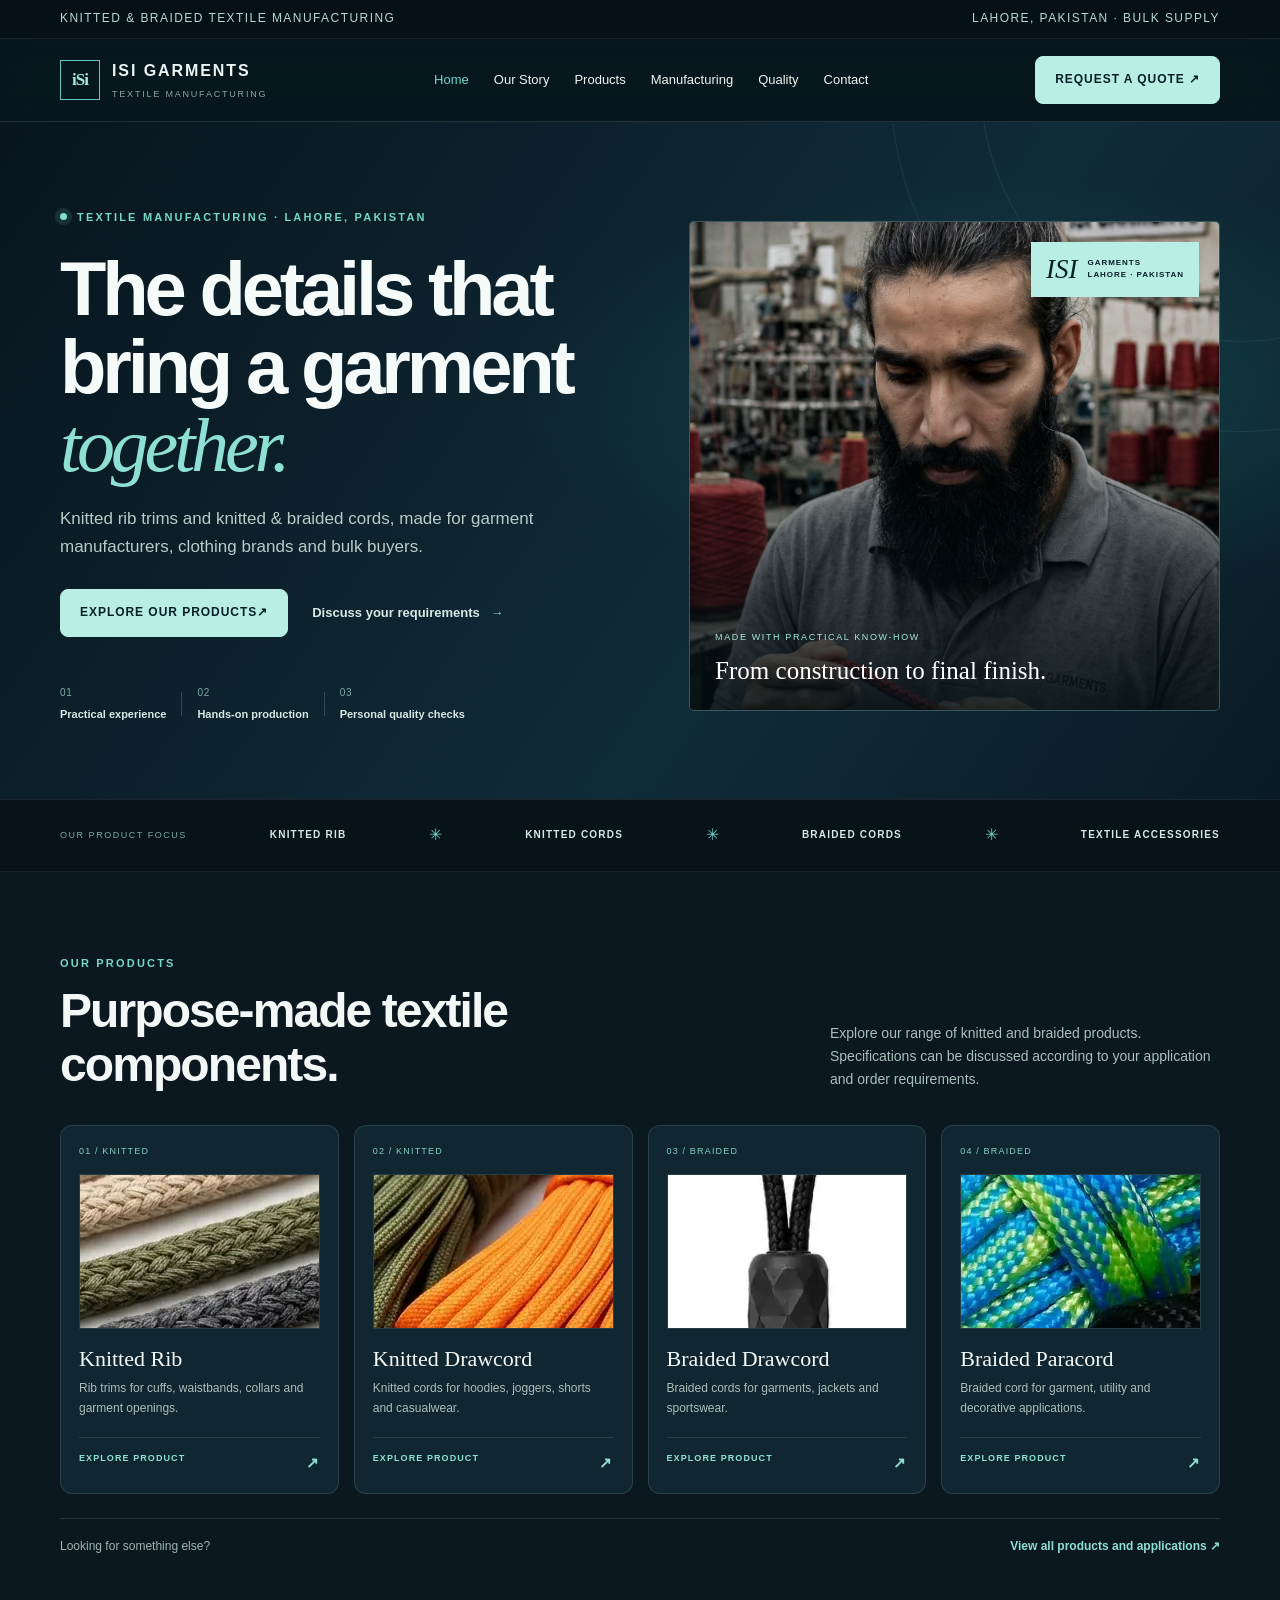
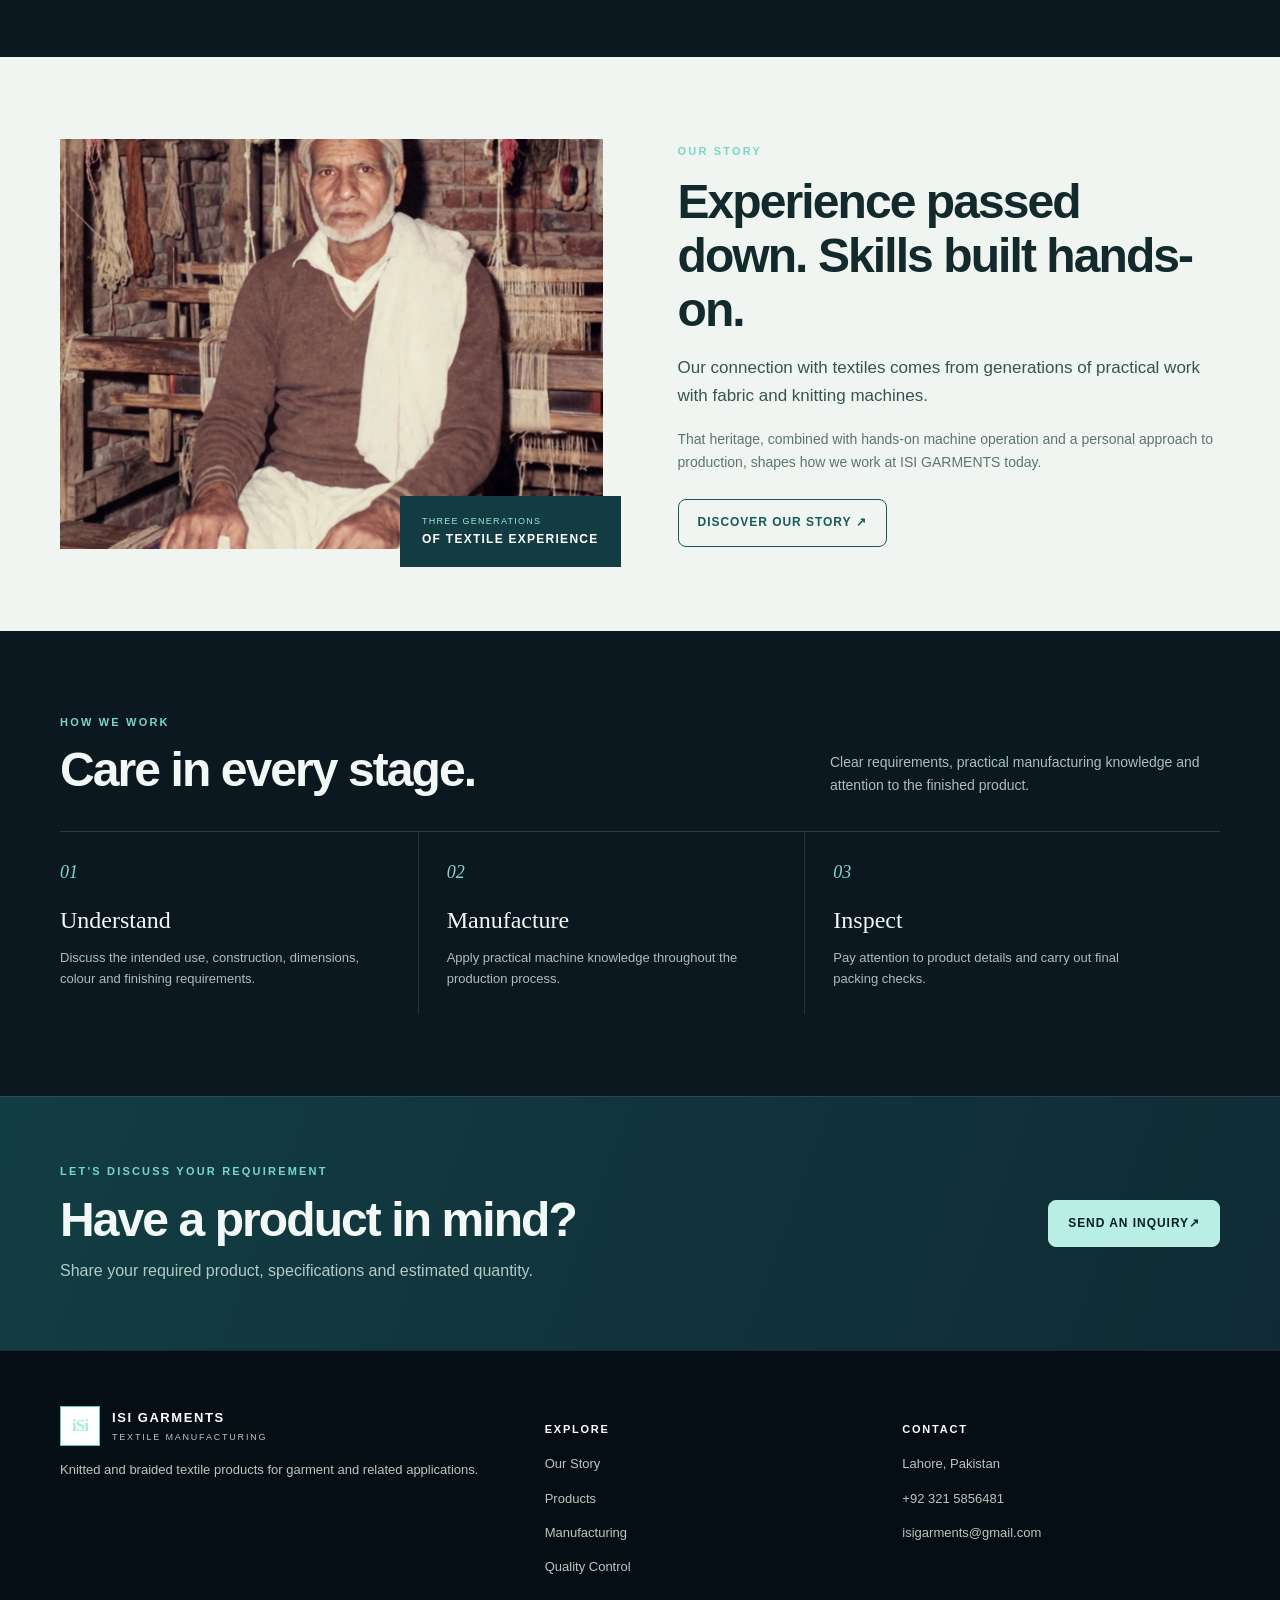
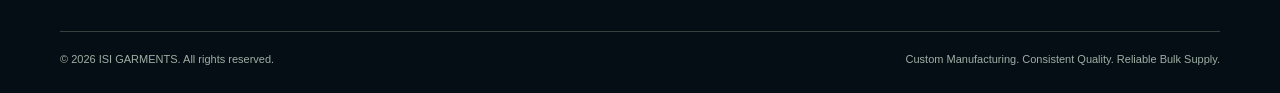
==== commit caf934ae: "Use uploaded product photography on homepage" ====
--- a/index.html
+++ b/index.html
@@ -34,10 +34,10 @@
 <section class="section landing-products"><div class="wrap">
 <div class="landing-section-head"><div><div class="eyebrow">OUR PRODUCTS</div><h2>Purpose-made textile components.</h2></div><p>Explore our range of knitted and braided products. Specifications can be discussed according to your application and order requirements.</p></div>
 <div class="landing-product-grid">
-<a class="landing-product" href="products.html"><span class="product-index">01 / KNITTED</span><div class="product-art rib-art"><span></span><span></span><span></span><span></span><span></span></div><h3>Knitted Rib</h3><p>Rib trims for cuffs, waistbands, collars and garment openings.</p><b>Explore product <span>↗</span></b></a>
-<a class="landing-product" href="products.html"><span class="product-index">02 / KNITTED</span><div class="product-art knit-art"><span></span><span></span><span></span></div><h3>Knitted Drawcord</h3><p>Knitted cords for hoodies, joggers, shorts and casualwear.</p><b>Explore product <span>↗</span></b></a>
-<a class="landing-product" href="products.html"><span class="product-index">03 / BRAIDED</span><div class="product-art braid-art"><span></span><span></span><span></span></div><h3>Braided Drawcord</h3><p>Braided cords for garments, jackets and sportswear.</p><b>Explore product <span>↗</span></b></a>
-<a class="landing-product" href="products.html"><span class="product-index">04 / BRAIDED</span><div class="product-art para-art"><span></span><span></span><span></span><span></span></div><h3>Braided Paracord</h3><p>Braided cord for garment, utility and decorative applications.</p><b>Explore product <span>↗</span></b></a>
+<a class="landing-product" href="products.html"><span class="product-index">01 / KNITTED</span><div class="product-art rib-art"><img src="ISI%20GARMENTS%20-%20Master%20Assets/03%20-%20Knitted%20Rib/img004.webp" alt="Knitted Rib" loading="lazy"></div><h3>Knitted Rib</h3><p>Rib trims for cuffs, waistbands, collars and garment openings.</p><b>Explore product <span>↗</span></b></a>
+<a class="landing-product" href="products.html"><span class="product-index">02 / KNITTED</span><div class="product-art knit-art"><img src="ISI%20GARMENTS%20-%20Master%20Assets/04%20-%20Knitted%20Drawcord/img005.webp" alt="Knitted Drawcord" loading="lazy"></div><h3>Knitted Drawcord</h3><p>Knitted cords for hoodies, joggers, shorts and casualwear.</p><b>Explore product <span>↗</span></b></a>
+<a class="landing-product" href="products.html"><span class="product-index">03 / BRAIDED</span><div class="product-art braid-art"><img src="ISI%20GARMENTS%20-%20Master%20Assets/05%20-%20Braided%20Drawcord/img008.webp" alt="Braided Drawcord" loading="lazy"></div><h3>Braided Drawcord</h3><p>Braided cords for garments, jackets and sportswear.</p><b>Explore product <span>↗</span></b></a>
+<a class="landing-product" href="products.html"><span class="product-index">04 / BRAIDED</span><div class="product-art para-art"><img src="ISI%20GARMENTS%20-%20Master%20Assets/06%20-%20Braided%20Paracord/Bulk_Paracord_Set.webp" alt="Braided Paracord" loading="lazy"></div><h3>Braided Paracord</h3><p>Braided cord for garment, utility and decorative applications.</p><b>Explore product <span>↗</span></b></a>
 </div>
 <div class="all-products-row"><span>Looking for something else?</span><a href="products.html">View all products and applications ↗</a></div>
 </div></section>
--- a/styles.css
+++ b/styles.css
@@ -66,3 +66,115 @@
 .formbox .eyebrow{color:#75d7cb}
 @media(max-width:900px){.heritage-grid{grid-template-columns:repeat(2,minmax(0,1fr))}}
 @media(max-width:520px){.heritage-grid{grid-template-columns:1fr 1fr;gap:10px}.heritage-grid figure img{height:155px}.heritage-grid figcaption{padding:12px}.heritage-grid figcaption strong{font-size:14px}.heritage-grid figcaption span{font-size:11px}.heritage-grid .heritage-feature{grid-column:span 2}}
+
+/* Homepage UI/UX landing page */
+.landing-hero{position:relative;overflow:hidden;padding:86px 0 76px;background:radial-gradient(ellipse at 82% 40%,rgba(36,157,157,.2),transparent 36%),linear-gradient(125deg,#08151e,#102c38 62%,#0a1b25)}
+.landing-hero-grid{display:grid;grid-template-columns:1.04fr .96fr;gap:54px;align-items:center;position:relative;z-index:1}
+.landing-copy .eyebrow{display:flex;align-items:center;gap:10px}
+.eyebrow-dot{width:7px;height:7px;border-radius:50%;background:#80e0d4;box-shadow:0 0 0 5px rgba(128,224,212,.12)}
+.landing-copy h1{font:650 clamp(46px,6.1vw,76px)/1.03 Arial,sans-serif;letter-spacing:-.055em;margin:24px 0 20px;color:#f5fbf9;max-width:680px}
+.landing-copy h1 em{font-family:Georgia,serif;font-weight:400;color:#8fe0d4}
+.landing-copy>p{font-size:17px;color:#b9cbc8;max-width:560px}
+.landing-copy .actions{align-items:center;margin-top:28px}
+.text-link{font-size:13px;color:#d6e9e5;font-weight:700;padding:12px}
+.text-link span{color:#83ded2;margin-left:7px}
+.hero-proof{display:flex;align-items:center;gap:15px;flex-wrap:wrap;margin-top:48px;color:#7faaa6;font-size:10px;letter-spacing:.08em}
+.hero-proof b{display:block;color:#d7e8e4;font-size:11px;letter-spacing:0;margin-top:4px}
+.hero-proof i{height:24px;border-left:1px solid rgba(190,225,220,.2)}
+.landing-visual{height:490px;position:relative;border:1px solid rgba(190,225,220,.2);border-radius:5px;overflow:hidden;background:#18343c}
+.landing-visual>img{width:100%;height:100%;object-fit:cover;display:block;filter:saturate(.78)}
+.landing-visual:after{content:"";position:absolute;inset:30% 0 0;background:linear-gradient(transparent,rgba(3,15,20,.85))}
+.visual-stamp{position:absolute;z-index:2;top:20px;right:20px;background:#b8eee4;color:#092029;padding:12px 15px;display:flex;align-items:center;gap:10px}
+.visual-stamp span{font:italic 27px Georgia,serif}.visual-stamp small{font-size:8px;line-height:1.5;letter-spacing:.12em;font-weight:700}
+.visual-caption{position:absolute;z-index:2;bottom:25px;left:25px;right:25px;color:white}
+.visual-caption span{font-size:9px;letter-spacing:.18em;color:#a5e8dd}
+.visual-caption strong{display:block;font:normal 25px Georgia,serif;margin-top:8px}
+.hero-orbit{position:absolute;border:1px solid rgba(125,211,201,.1);border-radius:50%;pointer-events:none}
+.orbit-one{width:520px;height:520px;right:-220px;top:-300px}.orbit-two{width:700px;height:700px;right:-310px;top:-390px}
+.trust-strip{background:#071219;border-top:1px solid rgba(255,255,255,.08);border-bottom:1px solid rgba(255,255,255,.08);padding:22px 0}
+.trust-strip .wrap{display:flex;justify-content:space-between;align-items:center;gap:16px;flex-wrap:wrap}
+.trust-strip span{font-size:9px;letter-spacing:.17em;color:#78aaa4}.trust-strip b{font-size:10px;letter-spacing:.12em;color:#d7e8e4}.trust-strip i{font-style:normal;color:#6ecfc3}
+.landing-section-head{display:flex;justify-content:space-between;align-items:end;gap:35px;margin-bottom:34px}
+.landing-section-head>div{max-width:560px}.landing-section-head h2,.story-copy h2,.landing-cta h2{font:600 clamp(32px,4vw,48px)/1.12 Arial,sans-serif;letter-spacing:-.04em;margin:12px 0 0;color:#f2f8f6}
+.landing-section-head>p{max-width:390px;color:#a9bfbb;font-size:14px;margin:0}
+.landing-product-grid{display:grid;grid-template-columns:repeat(4,minmax(0,1fr));gap:15px}
+.landing-product{display:flex;flex-direction:column;min-width:0;padding:18px;background:#102630;border:1px solid rgba(190,225,220,.14);border-radius:12px;transition:transform .2s,border-color .2s}
+.landing-product:hover{transform:translateY(-5px);border-color:rgba(128,224,212,.6)}
+.product-index{font-size:9px;letter-spacing:.13em;color:#83cfc5}
+.product-art{height:155px;margin:15px 0 17px;background:linear-gradient(140deg,#1a3c46,#0b202a);border:1px solid rgba(190,225,220,.12);display:flex;align-items:center;justify-content:center;gap:5px;overflow:hidden}
+.product-art span{display:block}
+.rib-art span{width:12px;height:105px;border-left:4px solid #9adbd0;border-right:2px solid #376e70;transform:skewY(-13deg);opacity:.9}
+.knit-art span{width:17px;height:100px;border:3px solid #a5ded4;border-radius:50%;transform:rotate(28deg)}
+.braid-art span{width:16px;height:112px;border:4px solid #a5ded4;border-radius:50%;transform:rotate(35deg);margin:0 -5px}
+.para-art span{width:17px;height:95px;border:4px dashed #a5ded4;border-radius:50%;transform:rotate(35deg);margin:0 -5px}
+.landing-product h3{font:normal 22px Georgia,serif;color:#f4f9f7;margin:0 0 7px}
+.landing-product p{font-size:12px;line-height:1.65;color:#a9bfbb;margin:0 0 18px}
+.landing-product>b{margin-top:auto;padding-top:13px;border-top:1px solid rgba(190,225,220,.13);font-size:9px;letter-spacing:.12em;text-transform:uppercase;color:#8fe0d4}
+.landing-product>b span{float:right;font-size:15px}
+.all-products-row{display:flex;justify-content:space-between;gap:20px;align-items:center;margin-top:24px;padding:18px 0;border-top:1px solid rgba(190,225,220,.14);color:#9fb5b1;font-size:12px}
+.all-products-row a{color:#8fe0d4;font-weight:700}
+.landing-story{background:#f0f5f1!important;color:#132a2c}
+.landing-story-grid{display:grid;grid-template-columns:1fr 1fr;gap:75px;align-items:center}
+.story-image{height:410px;position:relative}
+.story-image img{width:100%;height:100%;object-fit:cover;display:block}
+.story-image-tag{position:absolute;bottom:-18px;right:-18px;background:#123b42;color:#9ee4d8;padding:18px 22px;font-size:9px;line-height:1.7;letter-spacing:.14em}
+.story-image-tag b{color:white;font-size:12px}
+.story-copy h2{color:#132a2c;margin:15px 0 18px}
+.story-copy .lead{font-size:17px;color:#375352}
+.story-copy>p:not(.lead){color:#5e7470;font-size:14px;margin-bottom:25px}
+.story-copy .button.secondary{color:#155b5a;border-color:#155b5a}
+.landing-approach{background:#0b1820}
+.approach-grid{display:grid;grid-template-columns:repeat(3,1fr);border-top:1px solid rgba(190,225,220,.18)}
+.approach-grid article{padding:28px 28px 12px 0;border-right:1px solid rgba(190,225,220,.14);margin-right:28px}
+.approach-grid article:last-child{border:0;margin:0}
+.approach-grid article>span{font:italic 18px Georgia,serif;color:#80d8cc}
+.approach-grid h3{font:normal 24px Georgia,serif;color:#f2f8f6;margin:20px 0 8px}
+.approach-grid p{font-size:13px;color:#a9bfbb;max-width:300px}
+.landing-cta{padding:65px 0;background:linear-gradient(110deg,#123d43,#102b35);border-top:1px solid rgba(255,255,255,.1)}
+.landing-cta-inner{display:flex;align-items:center;justify-content:space-between;gap:30px}
+.landing-cta h2{margin:12px 0}.landing-cta p{color:#b4cbc5;margin:0}
+.landing-cta .button{white-space:nowrap}
+@media(max-width:900px){.landing-hero-grid{grid-template-columns:1fr 1fr;gap:28px}.landing-visual{height:420px}.landing-product-grid{grid-template-columns:repeat(2,1fr)}.landing-story-grid{gap:40px}}
+@media(max-width:650px){.landing-hero{padding:60px 0 48px}.landing-hero-grid,.landing-story-grid{grid-template-columns:1fr}.landing-copy h1{font-size:clamp(43px,12vw,60px)}.landing-visual{height:340px}.hero-proof{margin-top:30px;gap:10px}.hero-proof i{height:20px}.trust-strip .wrap{justify-content:flex-start;gap:12px 16px}.trust-strip span{width:100%}.landing-section-head{display:block}.landing-section-head>p{margin-top:15px}.landing-product-grid{gap:10px}.landing-product{padding:12px}.product-art{height:120px}.landing-product h3{font-size:19px}.landing-product p{font-size:11px}.all-products-row{align-items:flex-start;flex-direction:column;gap:8px}.story-image{height:300px;margin-right:12px}.story-image-tag{right:-12px}.approach-grid{grid-template-columns:1fr}.approach-grid article{border-right:0;border-bottom:1px solid rgba(190,225,220,.14);margin:0;padding:22px 0}.approach-grid article:last-child{border:0}.landing-cta-inner{align-items:flex-start;flex-direction:column}.landing-cta{padding:48px 0}}
+
+/* Consistent UI/UX polish across all inner pages */
+.page-hero{padding:82px 0 74px;position:relative;overflow:hidden}
+.page-hero:after{content:"iSi";position:absolute;right:5%;bottom:-74px;font:italic 230px Georgia,serif;color:rgba(120,219,207,.045);pointer-events:none}
+.page-hero .wrap{position:relative;z-index:1}
+.page-hero h1{font-size:clamp(40px,5.3vw,66px);max-width:900px;margin:18px 0}
+.page-hero p{font-size:16px;line-height:1.8;max-width:700px}
+.section-head{max-width:760px}
+.section-head h2{font-size:clamp(30px,4vw,46px)}
+.detail-grid{gap:16px}
+.detail{transition:transform .2s,border-color .2s,box-shadow .2s}
+.detail:hover{transform:translateY(-3px);border-color:rgba(128,224,212,.42);box-shadow:0 18px 38px rgba(0,0,0,.18)}
+.product-detail{min-height:325px}
+.detail-cta{display:inline-flex;align-items:center;gap:8px}
+.detail-cta:hover{color:#b8eee4}
+.storyline{max-width:850px;margin:36px auto 0;padding-left:30px}
+.storyline h3{font-size:23px;margin-top:28px}
+.storyline p{line-height:1.85}
+.story-lead-photo{min-height:420px}
+.story-lead-photo>img{min-height:420px}
+.photo-stack,.photo-panel{box-shadow:0 18px 48px rgba(0,0,0,.16)}
+.contact-grid{align-items:start}
+.contact-grid>div{position:sticky;top:112px}
+.contact-card{padding:25px 27px}
+.contact-card strong{font-size:19px;overflow-wrap:anywhere}
+.contact-card .button{margin-top:4px}
+.formbox{border-radius:16px;padding:clamp(22px,4vw,36px)}
+.formbox h2{font:600 clamp(27px,3vw,36px)/1.2 Arial,sans-serif!important;letter-spacing:-.03em}
+.formbox label{margin:18px 0 7px;font-weight:700;letter-spacing:.03em}
+.formbox input,.formbox textarea,.formbox select{min-height:48px;font-size:14px}
+.formbox textarea{min-height:135px;resize:vertical}
+.formbox input:focus,.formbox textarea:focus,.formbox select:focus{outline:2px solid #65cfc3;outline-offset:1px;border-color:#65cfc3}
+.formbox button{min-height:48px}
+.footer a:hover{color:#9be2d5}
+.nav-cta,.button,.detail-cta,.text-link,.links a{transition:color .18s,background .18s,border-color .18s,transform .18s}
+a:focus-visible,button:focus-visible{outline:2px solid #8fe0d4;outline-offset:4px}
+@media(max-width:800px){.page-hero{padding:65px 0 56px}.page-hero h1{font-size:clamp(36px,8vw,54px)}.contact-grid>div{position:static}.product-detail{min-height:290px}}
+@media(max-width:520px){.page-hero{padding:54px 0 46px}.page-hero h1{font-size:clamp(34px,10vw,46px)}.page-hero p{font-size:14px}.detail-grid{grid-template-columns:1fr}.product-detail{min-height:0}.storyline{padding-left:20px}.story-lead-photo,.story-lead-photo>img{min-height:290px}.contact-card{padding:21px}.formbox{padding:22px 18px}.photo-panel,.photo-stack{box-shadow:none}}
+
+
+/* Product catalogue photography */
+.product-photo{display:block;width:100%;height:205px;object-fit:cover;border-radius:10px;margin:18px 0 20px;border:1px solid rgba(190,225,220,.16);background:#102630}.product-detail{overflow:hidden}.product-detail .detail-top{margin-bottom:0}@media(max-width:520px){.product-photo{height:220px}}
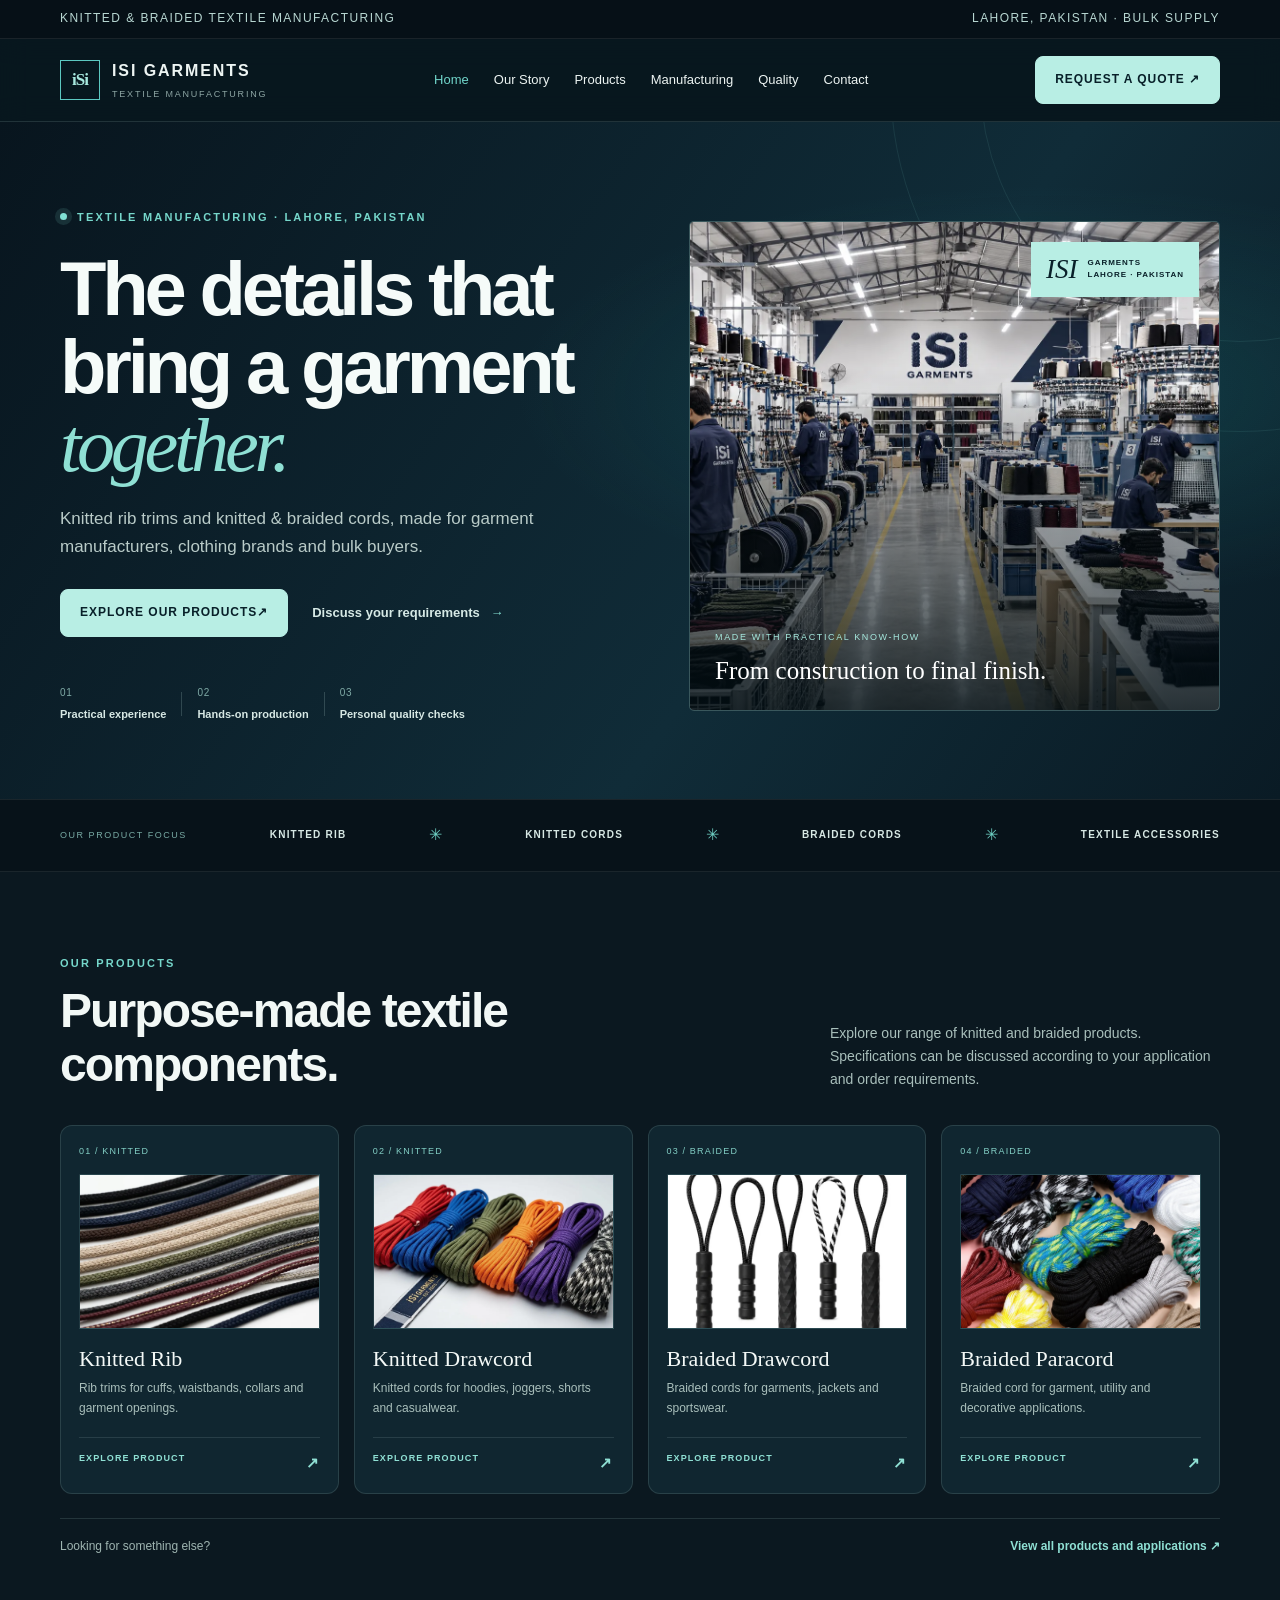
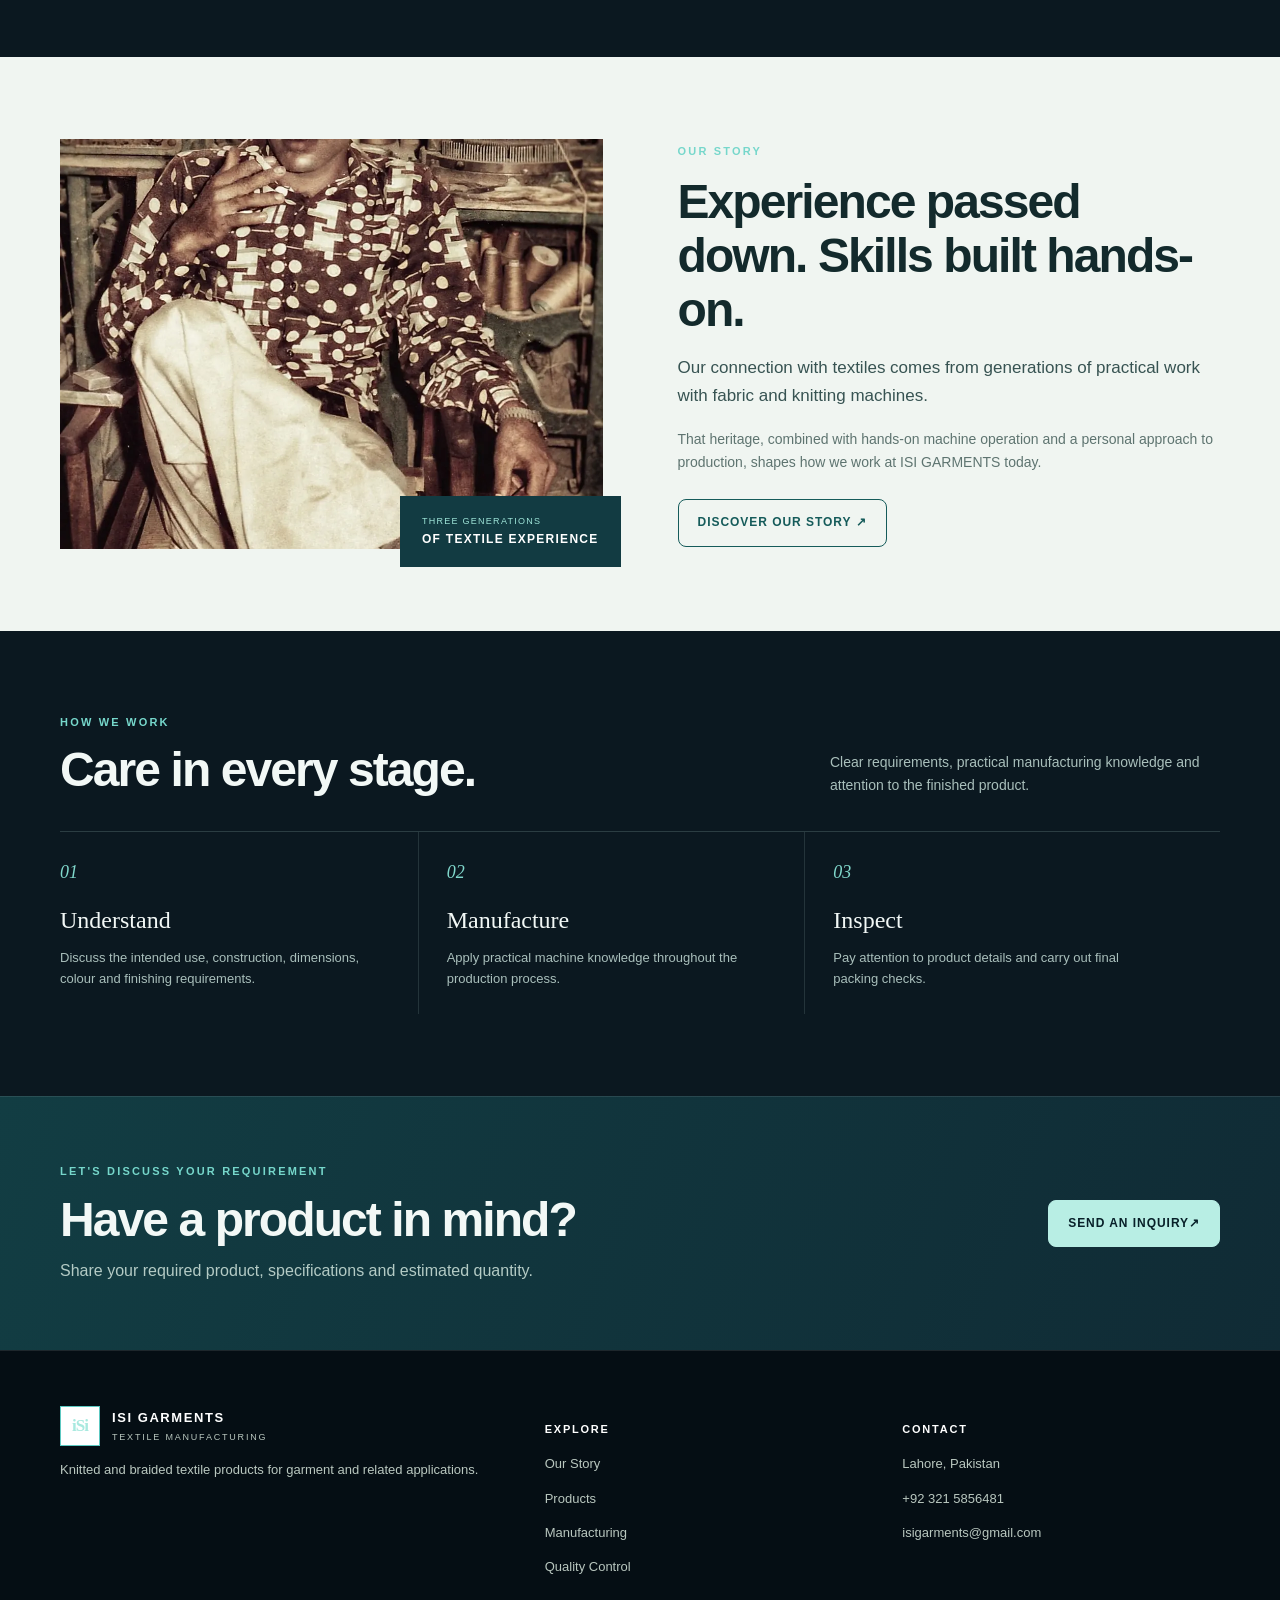
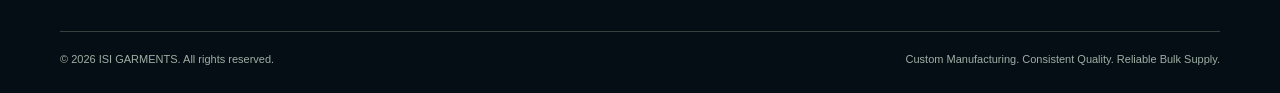
==== commit 270ac88b: "Replace legacy photos with Master Assets" ====
--- a/index.html
+++ b/index.html
@@ -23,7 +23,7 @@
 <div class="hero-proof"><span>01 <b>Practical experience</b></span><i></i><span>02 <b>Hands-on production</b></span><i></i><span>03 <b>Personal quality checks</b></span></div>
 </div>
 <div class="landing-visual">
-<img src="IMG-20261114-WA9301.jpg" alt="ISI GARMENTS textile workshop and hands-on manufacturing">
+<img src="ISI%20GARMENTS%20-%20Master%20Assets/02%20-%20Factory%20%26%20Machinery/img014.webp" alt="ISI GARMENTS textile workshop and hands-on manufacturing">
 <div class="visual-stamp"><span>ISI</span><small>GARMENTS<br>LAHORE · PAKISTAN</small></div>
 <div class="visual-caption"><span>MADE WITH PRACTICAL KNOW-HOW</span><strong>From construction to final finish.</strong></div>
 </div>
@@ -43,7 +43,7 @@
 </div></section>
 
 <section class="section landing-story"><div class="wrap landing-story-grid">
-<div class="story-image"><img src="IMG-20261118-WA0813.jpg" alt="Textile machinery and manufacturing experience"><div class="story-image-tag">THREE GENERATIONS<br><b>OF TEXTILE EXPERIENCE</b></div></div>
+<div class="story-image"><img src="ISI%20GARMENTS%20-%20Master%20Assets/18%20-%20Family%20Textile%20History/img027.webp" alt="Textile machinery and manufacturing experience"><div class="story-image-tag">THREE GENERATIONS<br><b>OF TEXTILE EXPERIENCE</b></div></div>
 <div class="story-copy"><div class="eyebrow">OUR STORY</div><h2>Experience passed down. Skills built hands-on.</h2><p class="lead">Our connection with textiles comes from generations of practical work with fabric and knitting machines.</p><p>That heritage, combined with hands-on machine operation and a personal approach to production, shapes how we work at ISI GARMENTS today.</p><a class="button secondary" href="our-story.html">Discover our story ↗</a></div>
 </div></section>
 
--- a/styles.css
+++ b/styles.css
@@ -178,3 +178,5 @@
 
 /* Product catalogue photography */
 .product-photo{display:block;width:100%;height:205px;object-fit:cover;border-radius:10px;margin:18px 0 20px;border:1px solid rgba(190,225,220,.16);background:#102630}.product-detail{overflow:hidden}.product-detail .detail-top{margin-bottom:0}@media(max-width:520px){.product-photo{height:220px}}
+
+.product-art img{display:block;width:100%;height:100%;object-fit:cover;filter:saturate(.88);transition:transform .35s}.landing-product:hover .product-art img{transform:scale(1.045)}
